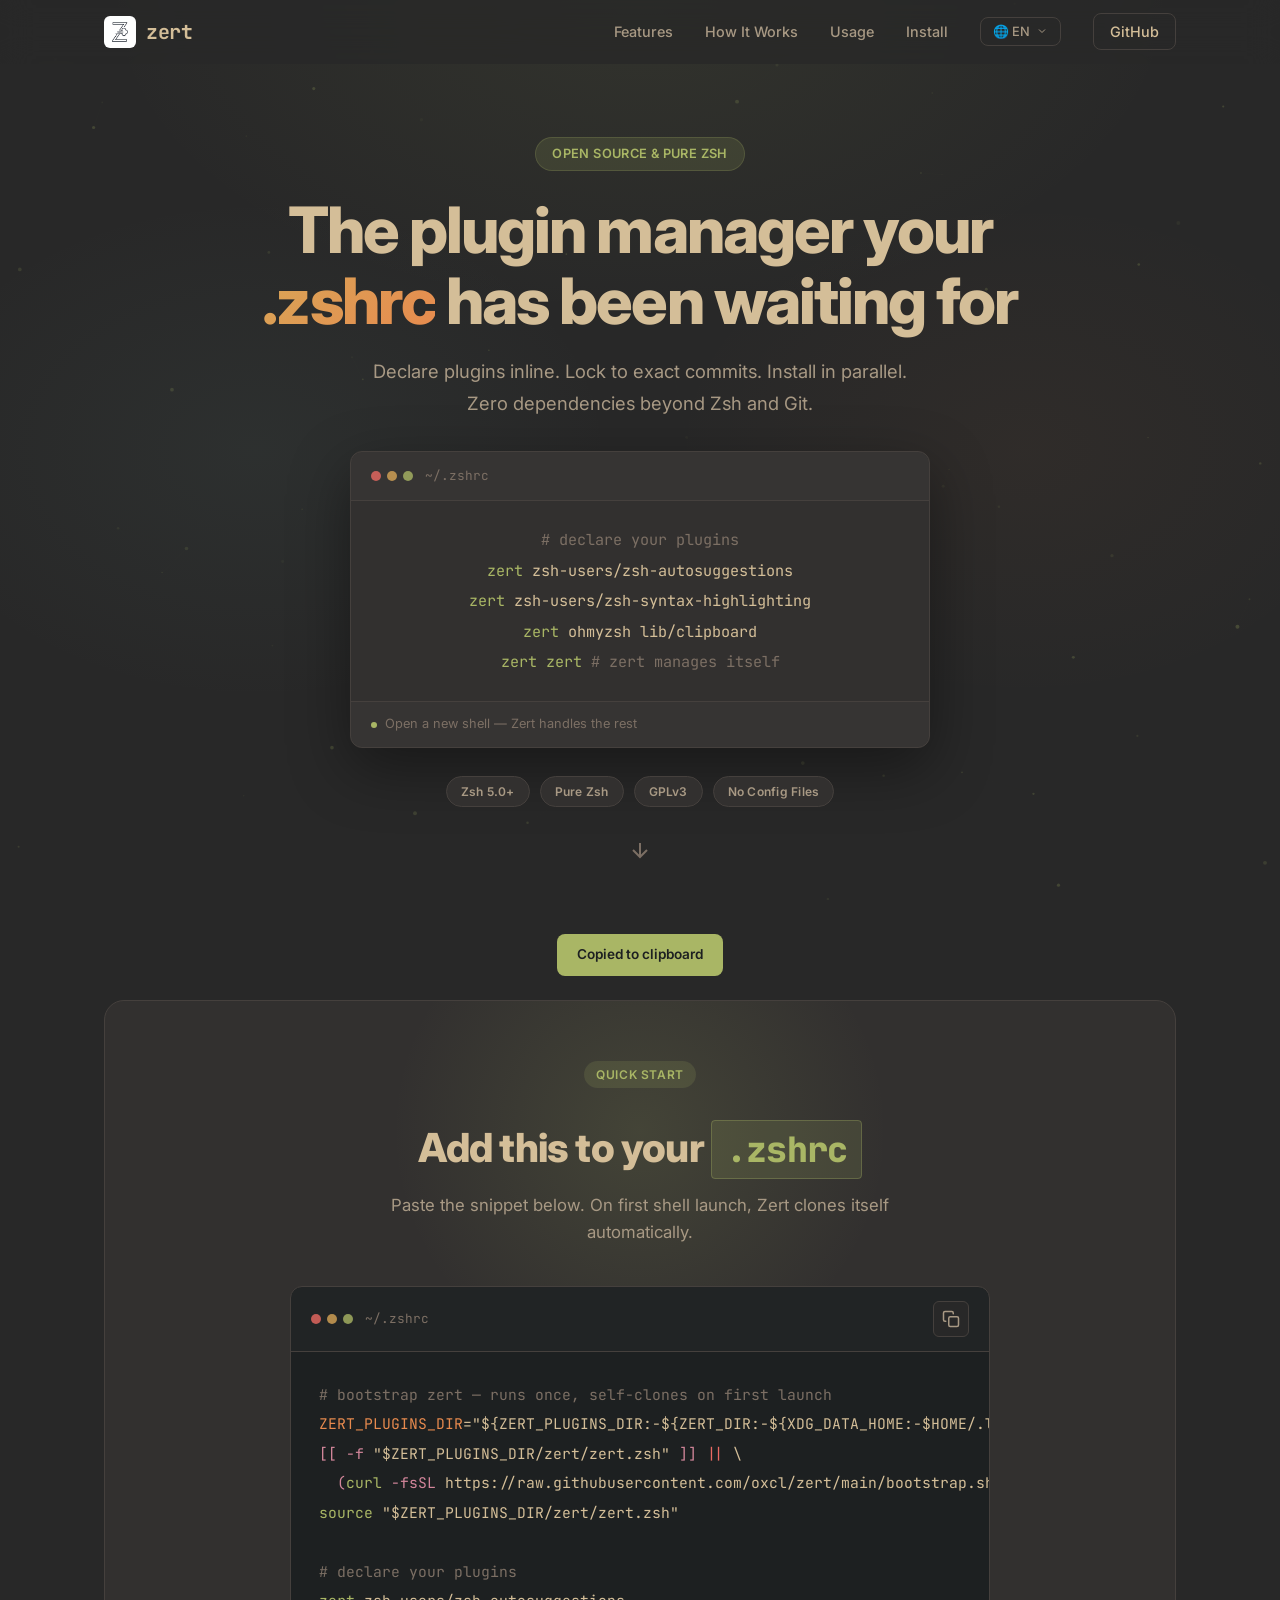
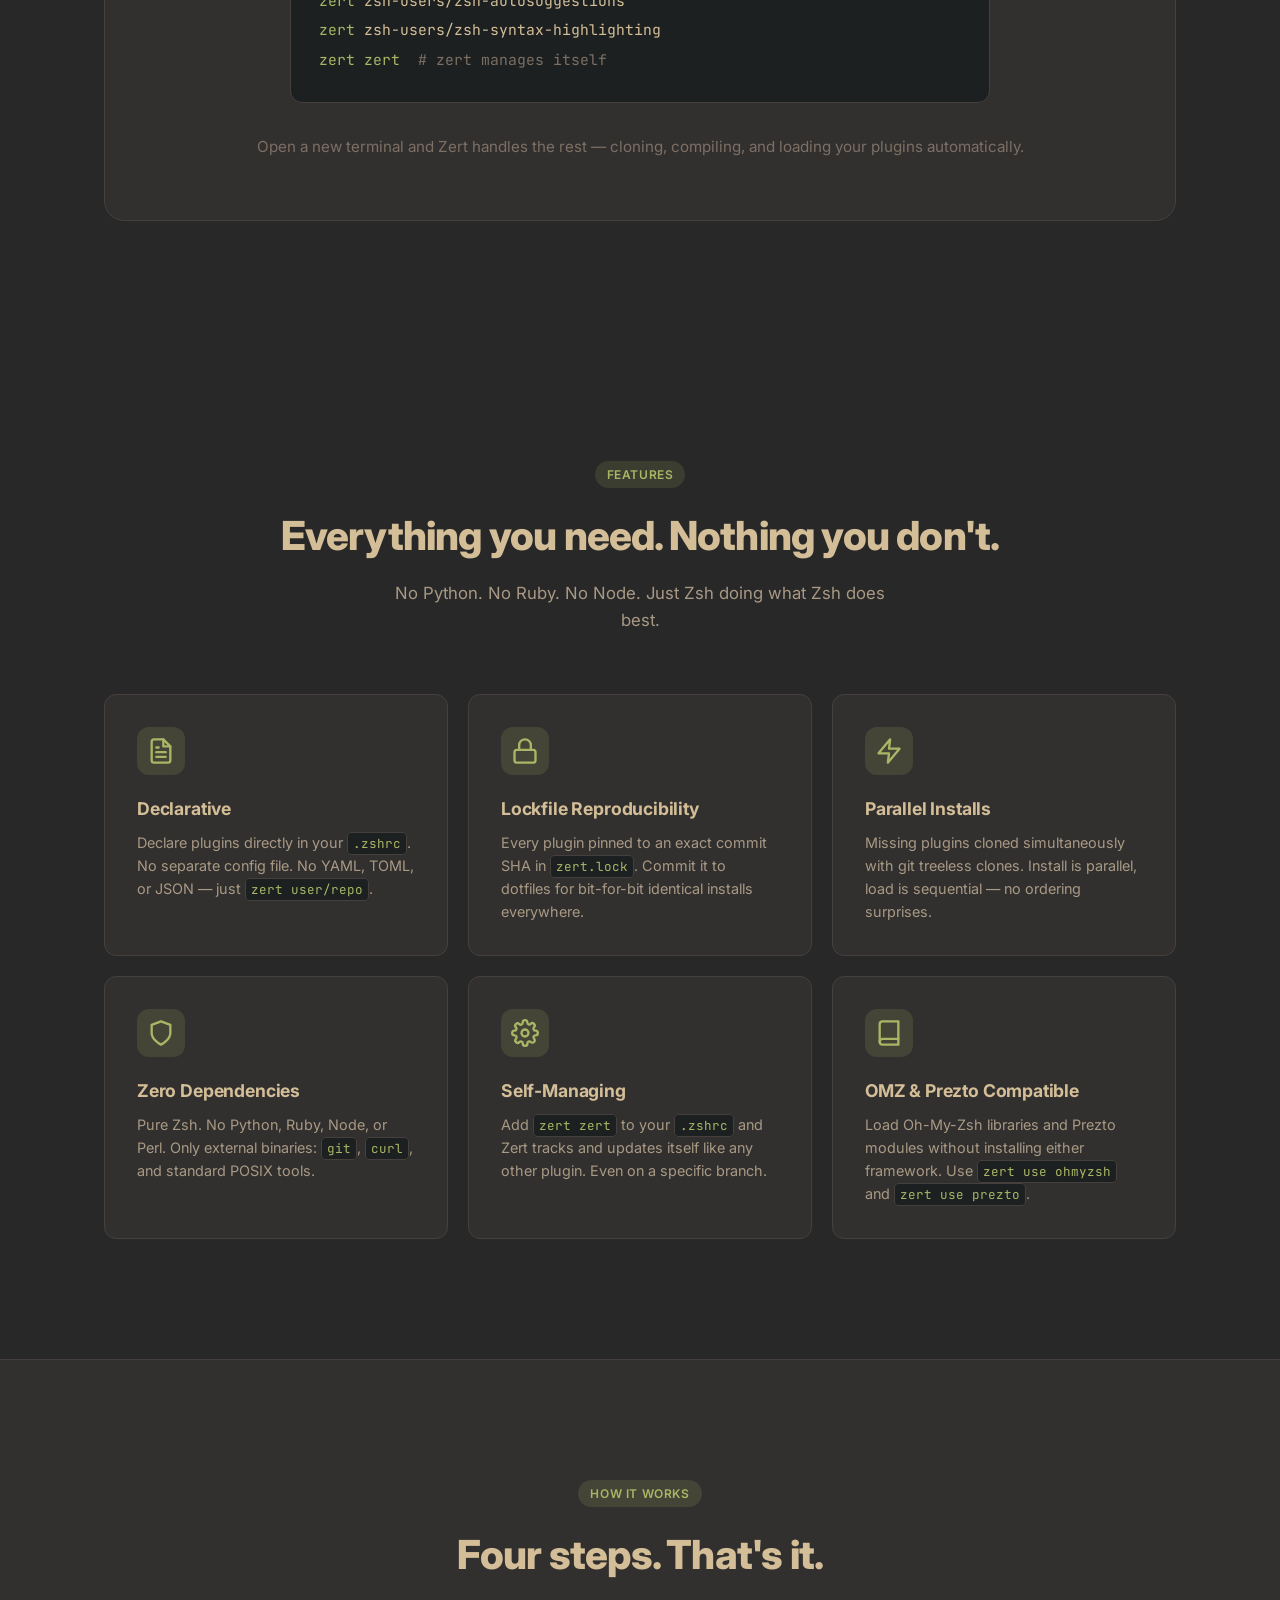
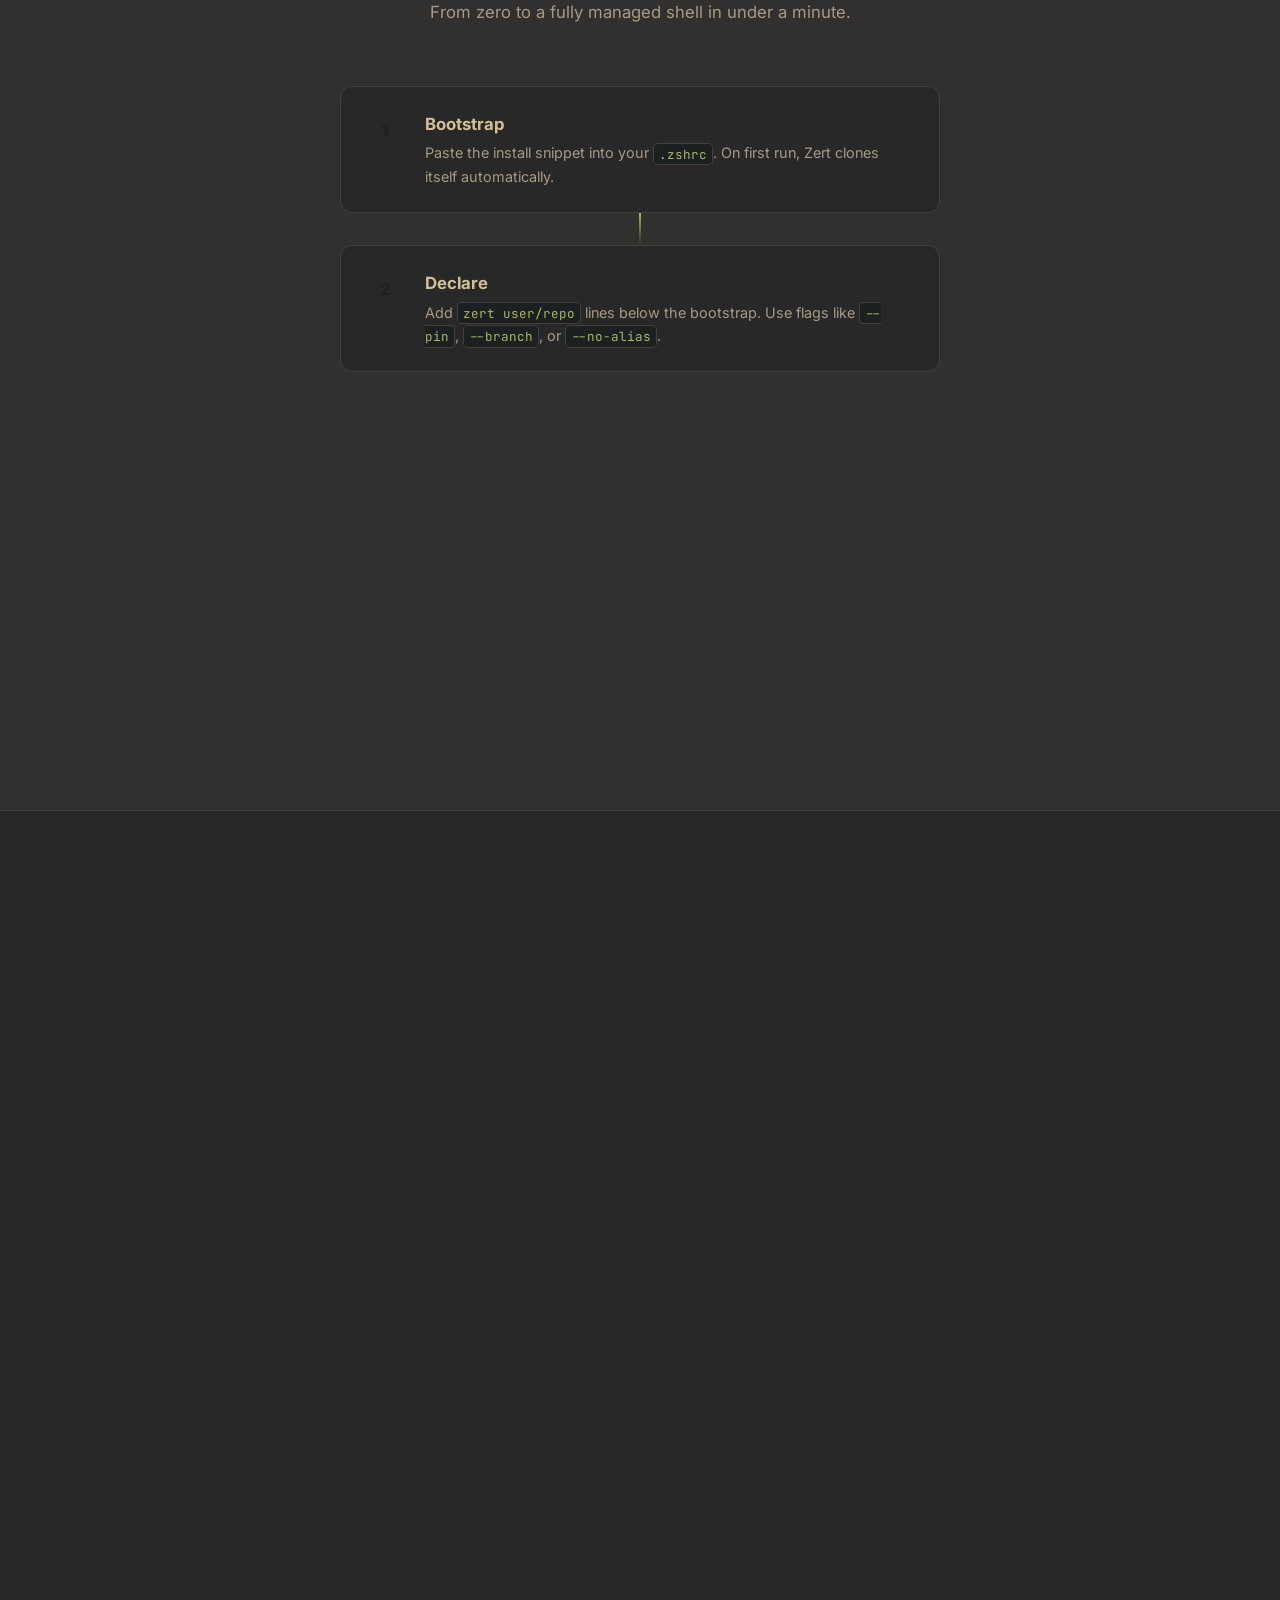
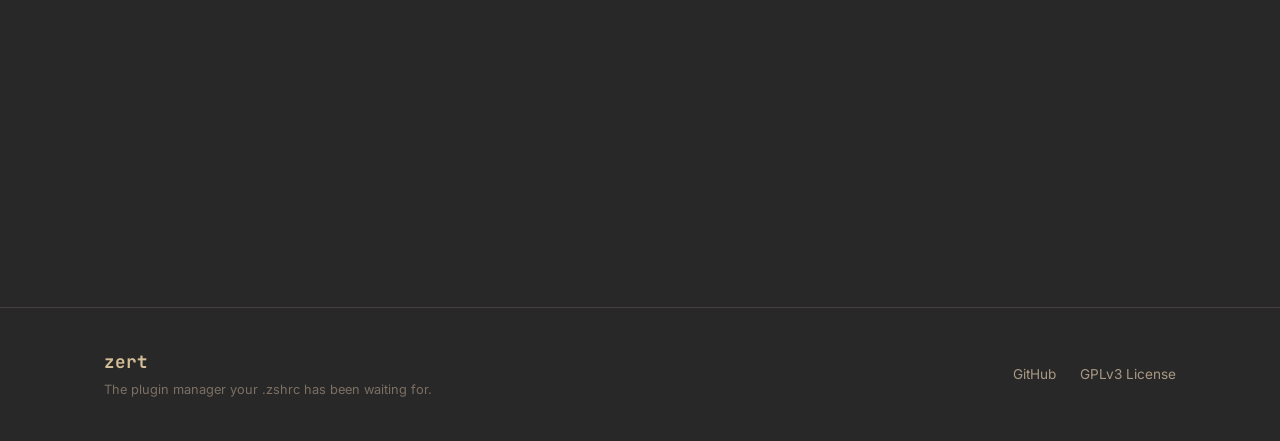
==== docs/index.html @ 40d791b6 "move the website to docs/ directory" ====
<!DOCTYPE html>
<html lang="en">
<head>
  <meta charset="UTF-8">
  <meta name="viewport" content="width=device-width, initial-scale=1.0">
  <title>Zert — The Plugin Manager Your .zshrc Has Been Waiting For</title>
  <meta name="description" content="Zert is a pure-Zsh plugin manager with npm-style lockfiles, parallel installs, and declarative inline configuration.">
  <link rel="icon" href="data:image/svg+xml,<svg xmlns='http://www.w3.org/2000/svg' viewBox='0 0 100 100'><text y='.9em' font-size='90'>⚡</text></svg>">
  <meta name="theme-color" content="#282828">
  <link rel="preconnect" href="https://fonts.googleapis.com">
  <link rel="preconnect" href="https://fonts.gstatic.com" crossorigin>
  <link href="https://fonts.googleapis.com/css2?family=Inter:wght@400;500;600;700;800&family=JetBrains+Mono:wght@400;500&display=swap" rel="stylesheet">
  <link rel="stylesheet" href="style.css">
</head>
<body>
  <nav class="nav" id="nav">
    <div class="nav-inner">
      <a href="#" class="nav-logo">
        <img src="logo.png" alt="Zert" class="nav-logo-img">
        <span class="nav-logo-text">zert</span>
      </a>
      <button class="nav-toggle" id="navToggle" aria-label="Toggle menu">
        <span></span><span></span><span></span>
      </button>
      <ul class="nav-links" id="navLinks">
        <li><a href="#features">Features</a></li>
        <li><a href="#how-it-works">How It Works</a></li>
        <li><a href="#usage">Usage</a></li>
        <li><a href="#install">Install</a></li>
        <li>
          <div class="nav-lang" id="navLang">
            <button class="nav-lang-btn" id="navLangBtn" aria-label="Select language">
              🌐 EN
              <svg width="12" height="12" viewBox="0 0 24 24" fill="none" stroke="currentColor" stroke-width="2"><path d="M6 9l6 6 6-6"/></svg>
            </button>
            <div class="nav-lang-dropdown" id="navLangDropdown">
              <a href="index.html" class="nav-lang-option active">🇺🇸 English</a>
              <a href="zh.html" class="nav-lang-option">🇨🇳 中文</a>
              <a href="ru.html" class="nav-lang-option">🇷🇺 Русский</a>
              <a href="es.html" class="nav-lang-option">🇪🇸 Español</a>
              <a href="pt.html" class="nav-lang-option">🇧🇷 Português</a>
            </div>
          </div>
        </li>
        <li><a href="https://github.com/oxcl/zert" target="_blank" rel="noopener" class="nav-github">GitHub</a></li>
      </ul>
    </div>
  </nav>

  <main>
    <section class="hero" id="hero">
      <div class="hero-bg">
        <div class="hero-gradient"></div>
        <canvas id="heroCanvas"></canvas>
      </div>
      <div class="hero-content">
        <div class="hero-badge animate-in">Open Source &amp; Pure Zsh</div>
        <h1 class="hero-title animate-in">
          The plugin manager your
          <span class="hero-highlight">.zshrc</span>
          has been waiting for
        </h1>
        <p class="hero-subtitle animate-in">
          Declare plugins inline. Lock to exact commits. Install in parallel.
          Zero dependencies beyond Zsh and Git.
        </p>
        <div class="hero-demo animate-in">
          <div class="demo-card">
            <div class="demo-header">
              <div class="terminal-dots">
                <span></span><span></span><span></span>
              </div>
              <span class="demo-title">~/.zshrc</span>
            </div>
            <div class="demo-body">
              <div class="demo-line"><span class="demo-comment"># declare your plugins</span></div>
              <div class="demo-line"><span class="demo-keyword">zert</span> zsh-users/zsh-autosuggestions</div>
              <div class="demo-line"><span class="demo-keyword">zert</span> zsh-users/zsh-syntax-highlighting</div>
              <div class="demo-line"><span class="demo-keyword">zert</span> ohmyzsh lib/clipboard</div>
              <div class="demo-line"><span class="demo-keyword">zert</span> <span class="demo-keyword">zert</span> <span class="demo-comment"># zert manages itself</span></div>
            </div>
            <div class="demo-footer">
              <span class="demo-status"></span>
              Open a new shell — Zert handles the rest
            </div>
          </div>
        </div>
        <div class="hero-badges animate-in">
          <span class="badge">Zsh 5.0+</span>
          <span class="badge">Pure Zsh</span>
          <span class="badge">GPLv3</span>
          <span class="badge">No Config Files</span>
        </div>
      </div>
      <div class="hero-scroll-hint">
        <svg width="24" height="24" viewBox="0 0 24 24" fill="none" stroke="currentColor" stroke-width="2"><path d="M12 5v14M5 12l7 7 7-7"/></svg>
      </div>
    </section>

    <section class="bootstrap-section" id="install">
      <div class="container">
        <div class="bootstrap-card reveal">
          <div class="bootstrap-glow"></div>
          <div class="bootstrap-header">
            <span class="section-tag">Quick Start</span>
            <h2>Add this to your <code>.zshrc</code></h2>
            <p>Paste the snippet below. On first shell launch, Zert clones itself automatically.</p>
          </div>
          <div class="bootstrap-code">
            <div class="bootstrap-code-header">
              <div class="terminal-dots">
                <span></span><span></span><span></span>
              </div>
              <span>~/.zshrc</span>
              <button class="copy-btn" data-copy='ZERT_PLUGINS_DIR="${ZERT_PLUGINS_DIR:-${ZERT_DIR:-${XDG_DATA_HOME:-$HOME/.local/share}/zert}/plugins}"; \
[[ -f "$ZERT_PLUGINS_DIR/zert/zert.zsh" ]] || \
(curl -fsSL https://raw.githubusercontent.com/oxcl/zert/main/bootstrap.sh | zsh); \
source "$ZERT_PLUGINS_DIR/zert/zert.zsh"

# declare plugins
zert zsh-users/zsh-autosuggestions
zert zsh-users/zsh-syntax-highlighting' aria-label="Copy code">
                <svg width="18" height="18" viewBox="0 0 24 24" fill="none" stroke="currentColor" stroke-width="2" stroke-linecap="round" stroke-linejoin="round"><rect x="9" y="9" width="13" height="13" rx="2"/><path d="M5 15H4a2 2 0 01-2-2V4a2 2 0 012-2h9a2 2 0 012 2v1"/></svg>
              </button>
            </div>
            <pre class="bootstrap-pre"><code><span class="code-comment"># bootstrap zert — runs once, self-clones on first launch</span>
<span class="code-var">ZERT_PLUGINS_DIR</span>=<span class="code-string">"${ZERT_PLUGINS_DIR:-${ZERT_DIR:-${XDG_DATA_HOME:-$HOME/.local/share}/zert}/plugins}"</span>
<span class="code-kw">[[</span> <span class="code-flag">-f</span> <span class="code-string">"$ZERT_PLUGINS_DIR/zert/zert.zsh"</span> <span class="code-kw">]]</span> <span class="code-operator">||</span> \
  <span class="code-kw">(</span><span class="code-cmd">curl</span> <span class="code-flag">-fsSL</span> https://raw.githubusercontent.com/oxcl/zert/main/bootstrap.sh <span class="code-operator">|</span> <span class="code-cmd">zsh</span><span class="code-kw">)</span>
<span class="code-cmd">source</span> <span class="code-string">"$ZERT_PLUGINS_DIR/zert/zert.zsh"</span>

<span class="code-comment"># declare your plugins</span>
<span class="code-cmd">zert</span> zsh-users/zsh-autosuggestions
<span class="code-cmd">zert</span> zsh-users/zsh-syntax-highlighting
<span class="code-cmd">zert</span> <span class="code-cmd">zert</span>  <span class="code-comment"># zert manages itself</span></code></pre>
          </div>
          <p class="bootstrap-note">Open a new terminal and Zert handles the rest — cloning, compiling, and loading your plugins automatically.</p>
        </div>
      </div>
    </section>

    <section class="features" id="features">
      <div class="container">
        <div class="section-header reveal">
          <span class="section-tag">Features</span>
          <h2>Everything you need. Nothing you don't.</h2>
          <p>No Python. No Ruby. No Node. Just Zsh doing what Zsh does best.</p>
        </div>
        <div class="features-grid">
          <div class="feature-card reveal">
            <div class="feature-icon">
              <svg width="28" height="28" viewBox="0 0 24 24" fill="none" stroke="currentColor" stroke-width="2" stroke-linecap="round" stroke-linejoin="round"><path d="M14 2H6a2 2 0 00-2 2v16a2 2 0 002 2h12a2 2 0 002-2V8z"/><polyline points="14 2 14 8 20 8"/><line x1="16" y1="13" x2="8" y2="13"/><line x1="16" y1="17" x2="8" y2="17"/><polyline points="10 9 9 9 8 9"/></svg>
            </div>
            <h3>Declarative</h3>
            <p>Declare plugins directly in your <code>.zshrc</code>. No separate config file. No YAML, TOML, or JSON — just <code>zert user/repo</code>.</p>
          </div>
          <div class="feature-card reveal">
            <div class="feature-icon">
              <svg width="28" height="28" viewBox="0 0 24 24" fill="none" stroke="currentColor" stroke-width="2" stroke-linecap="round" stroke-linejoin="round"><rect x="3" y="11" width="18" height="11" rx="2" ry="2"/><path d="M7 11V7a5 5 0 0110 0v4"/></svg>
            </div>
            <h3>Lockfile Reproducibility</h3>
            <p>Every plugin pinned to an exact commit SHA in <code>zert.lock</code>. Commit it to dotfiles for bit-for-bit identical installs everywhere.</p>
          </div>
          <div class="feature-card reveal">
            <div class="feature-icon">
              <svg width="28" height="28" viewBox="0 0 24 24" fill="none" stroke="currentColor" stroke-width="2" stroke-linecap="round" stroke-linejoin="round"><polygon points="13 2 3 14 12 14 11 22 21 10 12 10 13 2"/></svg>
            </div>
            <h3>Parallel Installs</h3>
            <p>Missing plugins cloned simultaneously with git treeless clones. Install is parallel, load is sequential — no ordering surprises.</p>
          </div>
          <div class="feature-card reveal">
            <div class="feature-icon">
              <svg width="28" height="28" viewBox="0 0 24 24" fill="none" stroke="currentColor" stroke-width="2" stroke-linecap="round" stroke-linejoin="round"><path d="M12 22s8-4 8-10V5l-8-3-8 3v7c0 6 8 10 8 10z"/></svg>
            </div>
            <h3>Zero Dependencies</h3>
            <p>Pure Zsh. No Python, Ruby, Node, or Perl. Only external binaries: <code>git</code>, <code>curl</code>, and standard POSIX tools.</p>
          </div>
          <div class="feature-card reveal">
            <div class="feature-icon">
              <svg width="28" height="28" viewBox="0 0 24 24" fill="none" stroke="currentColor" stroke-width="2" stroke-linecap="round" stroke-linejoin="round"><circle cx="12" cy="12" r="3"/><path d="M19.4 15a1.65 1.65 0 00.33 1.82l.06.06a2 2 0 010 2.83 2 2 0 01-2.83 0l-.06-.06a1.65 1.65 0 00-1.82-.33 1.65 1.65 0 00-1 1.51V21a2 2 0 01-4 0v-.09A1.65 1.65 0 009 19.4a1.65 1.65 0 00-1.82.33l-.06.06a2 2 0 01-2.83-2.83l.06-.06A1.65 1.65 0 004.68 15a1.65 1.65 0 00-1.51-1H3a2 2 0 010-4h.09A1.65 1.65 0 004.6 9a1.65 1.65 0 00-.33-1.82l-.06-.06a2 2 0 012.83-2.83l.06.06A1.65 1.65 0 009 4.68a1.65 1.65 0 001-1.51V3a2 2 0 014 0v.09a1.65 1.65 0 001 1.51 1.65 1.65 0 001.82-.33l.06-.06a2 2 0 012.83 2.83l-.06.06A1.65 1.65 0 0019.4 9a1.65 1.65 0 001.51 1H21a2 2 0 010 4h-.09a1.65 1.65 0 00-1.51 1z"/></svg>
            </div>
            <h3>Self-Managing</h3>
            <p>Add <code>zert zert</code> to your <code>.zshrc</code> and Zert tracks and updates itself like any other plugin. Even on a specific branch.</p>
          </div>
          <div class="feature-card reveal">
            <div class="feature-icon">
              <svg width="28" height="28" viewBox="0 0 24 24" fill="none" stroke="currentColor" stroke-width="2" stroke-linecap="round" stroke-linejoin="round"><path d="M4 19.5A2.5 2.5 0 016.5 17H20"/><path d="M6.5 2H20v20H6.5A2.5 2.5 0 014 19.5v-15A2.5 2.5 0 016.5 2z"/></svg>
            </div>
            <h3>OMZ &amp; Prezto Compatible</h3>
            <p>Load Oh-My-Zsh libraries and Prezto modules without installing either framework. Use <code>zert use ohmyzsh</code> and <code>zert use prezto</code>.</p>
          </div>
        </div>
      </div>
    </section>

    <section class="how-it-works" id="how-it-works">
      <div class="container">
        <div class="section-header reveal">
          <span class="section-tag">How It Works</span>
          <h2>Four steps. That's it.</h2>
          <p>From zero to a fully managed shell in under a minute.</p>
        </div>
        <div class="steps">
          <div class="step reveal">
            <div class="step-number">1</div>
            <div class="step-content">
              <h3>Bootstrap</h3>
              <p>Paste the install snippet into your <code>.zshrc</code>. On first run, Zert clones itself automatically.</p>
            </div>
          </div>
          <div class="step-connector reveal"></div>
          <div class="step reveal">
            <div class="step-number">2</div>
            <div class="step-content">
              <h3>Declare</h3>
              <p>Add <code>zert user/repo</code> lines below the bootstrap. Use flags like <code>--pin</code>, <code>--branch</code>, or <code>--no-alias</code>.</p>
            </div>
          </div>
          <div class="step-connector reveal"></div>
          <div class="step reveal">
            <div class="step-number">3</div>
            <div class="step-content">
              <h3>Install</h3>
              <p>Open a new shell. Zert detects missing plugins, clones them in parallel, compiles, and writes <code>zert.lock</code>.</p>
            </div>
          </div>
          <div class="step-connector reveal"></div>
          <div class="step reveal">
            <div class="step-number">4</div>
            <div class="step-content">
              <h3>Load</h3>
              <p>Plugins load sequentially in declaration order. Your shell is ready. Commit <code>zert.lock</code> for reproducibility.</p>
            </div>
          </div>
        </div>
      </div>
    </section>

    <section class="usage" id="usage">
      <div class="container">
        <div class="section-header reveal">
          <span class="section-tag">Usage</span>
          <h2>Simple syntax. Powerful features.</h2>
          <p>Everything is configured inline in your <code>.zshrc</code>.</p>
        </div>
        <div class="usage-tabs reveal">
          <div class="tab-buttons">
            <button class="tab-btn active" data-tab="declare">Declare</button>
            <button class="tab-btn" data-tab="flags">Flags</button>
            <button class="tab-btn" data-tab="commands">Commands</button>
            <button class="tab-btn" data-tab="lockfile">Lockfile</button>
          </div>
          <div class="tab-panels">
            <div class="tab-panel active" id="tab-declare">
              <div class="code-block">
                <div class="code-header">
                  <span>~/.zshrc</span>
                  <button class="copy-btn" data-copy="zert zert                           # zert manages itself
zert use ohmyzsh                     # enable Oh-My-Zsh compatibility
zert ohmyzsh lib/clipboard           # OMZ library
zert use prezto                      # enable Prezto compatibility
zert prezto modules/utility          # Prezto module
zert zsh-users/zsh-autosuggestions   # GitHub shorthand
zert https://github.com/user/repo    # full URL
zert user/repo --branch dev          # track a branch
zert /home/me/my-plugin              # local plugin" aria-label="Copy code">
                    <svg width="16" height="16" viewBox="0 0 24 24" fill="none" stroke="currentColor" stroke-width="2" stroke-linecap="round" stroke-linejoin="round"><rect x="9" y="9" width="13" height="13" rx="2"/><path d="M5 15H4a2 2 0 01-2-2V4a2 2 0 012-2h9a2 2 0 012 2v1"/></svg>
                  </button>
                </div>
                <pre><code><span class="code-comment"># Self-management</span>
<span class="code-cmd">zert</span> zert  <span class="code-comment"># zert manages itself</span>

<span class="code-comment"># Oh-My-Zsh / Prezto compatibility</span>
<span class="code-cmd">zert</span> use ohmyzsh
<span class="code-cmd">zert</span> ohmyzsh lib/clipboard
<span class="code-cmd">zert</span> use prezto
<span class="code-cmd">zert</span> prezto modules/utility

<span class="code-comment"># GitHub shorthand</span>
<span class="code-cmd">zert</span> zsh-users/zsh-autosuggestions

<span class="code-comment"># Full URL</span>
<span class="code-cmd">zert</span> https://github.com/user/repo

<span class="code-comment"># Track a branch</span>
<span class="code-cmd">zert</span> user/repo <span class="code-flag">--branch</span> dev

<span class="code-comment"># Local plugin</span>
<span class="code-cmd">zert</span> /home/me/my-plugin</code></pre>
              </div>
            </div>
            <div class="tab-panel" id="tab-flags">
              <div class="code-block">
                <div class="code-header">
                  <span>Plugin Flags</span>
                  <button class="copy-btn" data-copy="zert user/plugin --pin abc123        # pin to commit
zert user/plugin --branch dev         # track branch
zert user/plugin --no-alias           # skip aliases
zert user/plugin --no-completion      # skip completions
zert user/plugin --only-completion    # completions only" aria-label="Copy code">
                    <svg width="16" height="16" viewBox="0 0 24 24" fill="none" stroke="currentColor" stroke-width="2" stroke-linecap="round" stroke-linejoin="round"><rect x="9" y="9" width="13" height="13" rx="2"/><path d="M5 15H4a2 2 0 01-2-2V4a2 2 0 012-2h9a2 2 0 012 2v1"/></svg>
                  </button>
                </div>
                <pre><code><span class="code-comment"># Pin to specific commit</span>
<span class="code-cmd">zert</span> user/plugin <span class="code-flag">--pin</span> abc123def

<span class="code-comment"># Track a branch instead of default</span>
<span class="code-cmd">zert</span> user/plugin <span class="code-flag">--branch</span> dev

<span class="code-comment"># Skip alias loading</span>
<span class="code-cmd">zert</span> user/plugin <span class="code-flag">--no-alias</span>

<span class="code-comment"># Skip completion loading</span>
<span class="code-cmd">zert</span> user/plugin <span class="code-flag">--no-completion</span>

<span class="code-comment"># Load only completions</span>
<span class="code-cmd">zert</span> user/plugin <span class="code-flag">--only-completion</span></code></pre>
              </div>
            </div>
            <div class="tab-panel" id="tab-commands">
              <div class="code-block">
                <div class="code-header">
                  <span>Subcommands</span>
                  <button class="copy-btn" data-copy="zert list      # show installed plugins
zert update    # update all plugins
zert prune     # remove unused plugins" aria-label="Copy code">
                    <svg width="16" height="16" viewBox="0 0 24 24" fill="none" stroke="currentColor" stroke-width="2" stroke-linecap="round" stroke-linejoin="round"><rect x="9" y="9" width="13" height="13" rx="2"/><path d="M5 15H4a2 2 0 01-2-2V4a2 2 0 012-2h9a2 2 0 012 2v1"/></svg>
                  </button>
                </div>
                <pre><code><span class="code-cmd">zert</span> list     <span class="code-comment"># show installed plugins</span>
<span class="code-cmd">zert</span> update   <span class="code-comment"># update all plugins</span>
<span class="code-cmd">zert</span> prune    <span class="code-comment"># remove unused plugins</span></code></pre>
              </div>
            </div>
            <div class="tab-panel" id="tab-lockfile">
              <div class="code-block">
                <div class="code-header">
                  <span>zert.lock</span>
                  <button class="copy-btn" data-copy="# AUTO-GENERATED FILE. DO NOT EDIT MANUALLY.
# Commit this file to version control for reproducible installs.
version::1
zert::git::https://github.com/oxcl/zert::a1b2c3d4e5f6::
zsh-autosuggestions::git::https://github.com/zsh-users/zsh-autosuggestions::f7g8h9i0j1k2::
clipboard::ohmyzsh::https://github.com/ohmyzsh/ohmyzsh::l3m4n5o6p7q8::
my-plugin::local::::r9s0t1u2v3w4::" aria-label="Copy code">
                    <svg width="16" height="16" viewBox="0 0 24 24" fill="none" stroke="currentColor" stroke-width="2" stroke-linecap="round" stroke-linejoin="round"><rect x="9" y="9" width="13" height="13" rx="2"/><path d="M5 15H4a2 2 0 01-2-2V4a2 2 0 012-2h9a2 2 0 012 2v1"/></svg>
                  </button>
                </div>
                <pre><code><span class="code-comment"># AUTO-GENERATED FILE. DO NOT EDIT MANUALLY.</span>
<span class="code-comment"># Commit this file to version control for reproducible installs.</span>
version::1
zert::git::https://github.com/oxcl/zert::<span class="code-sha">a1b2c3d</span>::
zsh-autosuggestions::git::https://github.com/zsh-users/zsh-autosuggestions::<span class="code-sha">f7g8h9i</span>::
clipboard::ohmyzsh::https://github.com/ohmyzsh/ohmyzsh::<span class="code-sha">l3m4n5o</span>::
my-plugin::local::::<span class="code-sha">r9s0t1u</span>::</code></pre>
              </div>
            </div>
          </div>
        </div>
      </div>
    </section>
  </main>

  <footer class="footer">
    <div class="container">
      <div class="footer-inner">
        <div class="footer-left">
          <span class="footer-logo">zert</span>
          <p>The plugin manager your .zshrc has been waiting for.</p>
        </div>
        <div class="footer-right">
          <a href="https://github.com/oxcl/zert" target="_blank" rel="noopener">GitHub</a>
          <a href="https://github.com/oxcl/zert/blob/main/LICENSE" target="_blank" rel="noopener">GPLv3 License</a>
        </div>
      </div>
    </div>
  </footer>

  <div class="toast" id="toast">Copied to clipboard</div>
  <script src="script.js"></script>
</body>
</html>
---- docs/style.css ----
/* ===== Reset & Base ===== */
*, *::before, *::after {
  margin: 0;
  padding: 0;
  box-sizing: border-box;
}

:root {
  --bg: #282828;
  --bg-surface: #32302f;
  --bg-surface-hover: #3c3836;
  --border: #45403d;
  --border-hover: #5a524c;
  --text: #d4be98;
  --text-muted: #a89984;
  --text-dim: #7c6f64;
  --accent: #a9b665;
  --accent-dim: #929f55;
  --accent-glow: rgba(169, 182, 101, 0.15);
  --accent-glow-strong: rgba(169, 182, 101, 0.3);
  --code-bg: #1d2021;
  --code-border: #45403d;
  --red: #ea6962;
  --orange: #e78a4e;
  --yellow: #d8a657;
  --blue: #7daea3;
  --purple: #d3869b;
  --aqua: #89b482;
  --font-sans: 'Inter', -apple-system, BlinkMacSystemFont, 'Segoe UI', Roboto, sans-serif;
  --font-mono: 'JetBrains Mono', 'Fira Code', 'Cascadia Code', monospace;
  --nav-height: 64px;
  --container: 1120px;
  --radius: 12px;
  --radius-sm: 8px;
  --transition: 0.25s cubic-bezier(0.4, 0, 0.2, 1);
}

html {
  scroll-behavior: smooth;
  -webkit-font-smoothing: antialiased;
  -moz-osx-font-smoothing: grayscale;
}

body {
  font-family: var(--font-sans);
  background: var(--bg);
  color: var(--text);
  line-height: 1.6;
  overflow-x: hidden;
}

a {
  color: var(--accent);
  text-decoration: none;
  transition: color var(--transition);
}

a:hover {
  color: var(--accent-dim);
}

code {
  font-family: var(--font-mono);
  font-size: 0.875em;
  background: var(--code-bg);
  padding: 0.15em 0.4em;
  border-radius: 4px;
  border: 1px solid var(--code-border);
  color: var(--accent);
}

.container {
  max-width: var(--container);
  margin: 0 auto;
  padding: 0 24px;
}

/* ===== Nav ===== */
.nav {
  position: fixed;
  top: 0;
  left: 0;
  right: 0;
  z-index: 100;
  height: var(--nav-height);
  backdrop-filter: blur(16px) saturate(180%);
  -webkit-backdrop-filter: blur(16px) saturate(180%);
  background: rgba(40, 40, 40, 0.8);
  border-bottom: 1px solid transparent;
  transition: border-color var(--transition), background var(--transition);
}

.nav.scrolled {
  border-bottom-color: var(--border);
  background: rgba(40, 40, 40, 0.95);
}

.nav-inner {
  max-width: var(--container);
  margin: 0 auto;
  padding: 0 24px;
  height: 100%;
  display: flex;
  align-items: center;
  justify-content: space-between;
}

.nav-logo {
  display: flex;
  align-items: center;
  gap: 10px;
  color: var(--text);
  font-weight: 700;
  font-size: 1.25rem;
}

.nav-logo:hover {
  color: var(--text);
}

.nav-logo-img {
  width: 32px;
  height: 32px;
  border-radius: 6px;
}

.nav-logo-text {
  font-family: var(--font-mono);
  letter-spacing: -0.02em;
}

.nav-links {
  display: flex;
  align-items: center;
  gap: 32px;
  list-style: none;
}

.nav-links a {
  color: var(--text-muted);
  font-size: 0.9rem;
  font-weight: 500;
  transition: color var(--transition);
}

.nav-links a:hover {
  color: var(--text);
}

.nav-lang {
  position: relative;
}

.nav-lang-btn {
  display: flex;
  align-items: center;
  gap: 6px;
  padding: 6px 12px;
  background: none;
  border: 1px solid var(--border);
  border-radius: 8px;
  color: var(--text-muted);
  font-family: var(--font-sans);
  font-size: 0.8rem;
  font-weight: 500;
  cursor: pointer;
  transition: var(--transition);
}

.nav-lang-btn:hover {
  color: var(--text);
  border-color: var(--border-hover);
  background: var(--bg-surface);
}

.nav-lang-btn svg {
  transition: transform var(--transition);
}

.nav-lang.open .nav-lang-btn svg {
  transform: rotate(180deg);
}

.nav-lang-dropdown {
  position: absolute;
  top: calc(100% + 8px);
  right: 0;
  min-width: 160px;
  background: var(--bg-surface);
  border: 1px solid var(--border);
  border-radius: var(--radius-sm);
  padding: 4px;
  opacity: 0;
  visibility: hidden;
  transform: translateY(-8px);
  transition: var(--transition);
  z-index: 110;
}

.nav-lang.open .nav-lang-dropdown {
  opacity: 1;
  visibility: visible;
  transform: translateY(0);
}

.nav-lang-option {
  display: flex;
  align-items: center;
  gap: 8px;
  padding: 8px 12px;
  border-radius: 6px;
  color: var(--text-muted);
  font-size: 0.85rem;
  font-weight: 500;
  cursor: pointer;
  transition: var(--transition);
  text-decoration: none;
}

.nav-lang-option:hover {
  color: var(--text);
  background: var(--bg-surface-hover);
}

.nav-lang-option.active {
  color: var(--accent);
  background: var(--accent-glow);
}

.nav-github {
  display: flex;
  align-items: center;
  gap: 6px;
  padding: 6px 16px;
  border: 1px solid var(--border);
  border-radius: 8px;
  color: var(--text) !important;
  font-size: 0.85rem;
}

.nav-github:hover {
  border-color: var(--border-hover);
  background: var(--bg-surface);
}

.nav-toggle {
  display: none;
  flex-direction: column;
  gap: 5px;
  background: none;
  border: none;
  cursor: pointer;
  padding: 4px;
}

.nav-toggle span {
  display: block;
  width: 24px;
  height: 2px;
  background: var(--text);
  border-radius: 2px;
  transition: var(--transition);
}

.nav-toggle.active span:nth-child(1) {
  transform: rotate(45deg) translate(5px, 5px);
}

.nav-toggle.active span:nth-child(2) {
  opacity: 0;
}

.nav-toggle.active span:nth-child(3) {
  transform: rotate(-45deg) translate(5px, -5px);
}

/* ===== Hero ===== */
.hero {
  position: relative;
  min-height: 100vh;
  display: flex;
  align-items: center;
  justify-content: center;
  padding: calc(var(--nav-height) + 40px) 24px 60px;
  overflow: hidden;
}

.hero-bg {
  position: absolute;
  inset: 0;
  z-index: 0;
}

.hero-gradient {
  position: absolute;
  inset: 0;
  background:
    radial-gradient(ellipse 60% 50% at 50% 0%, rgba(169, 182, 101, 0.08) 0%, transparent 70%),
    radial-gradient(ellipse 40% 40% at 20% 50%, rgba(125, 174, 163, 0.06) 0%, transparent 70%),
    radial-gradient(ellipse 40% 40% at 80% 50%, rgba(231, 138, 78, 0.04) 0%, transparent 70%);
}

#heroCanvas {
  position: absolute;
  inset: 0;
  width: 100%;
  height: 100%;
  opacity: 0.4;
}

.hero-content {
  position: relative;
  z-index: 1;
  max-width: 800px;
  text-align: center;
}

.hero-badge {
  display: inline-block;
  padding: 6px 16px;
  background: var(--accent-glow);
  border: 1px solid rgba(169, 182, 101, 0.2);
  border-radius: 100px;
  font-size: 0.8rem;
  font-weight: 600;
  color: var(--accent);
  letter-spacing: 0.03em;
  text-transform: uppercase;
  margin-bottom: 24px;
}

.hero-title {
  font-size: clamp(2.5rem, 6vw, 4rem);
  font-weight: 800;
  line-height: 1.1;
  letter-spacing: -0.03em;
  margin-bottom: 20px;
}

.hero-highlight {
  background: linear-gradient(135deg, var(--yellow), var(--orange));
  -webkit-background-clip: text;
  -webkit-text-fill-color: transparent;
  background-clip: text;
}

.hero-subtitle {
  font-size: 1.15rem;
  color: var(--text-muted);
  max-width: 560px;
  margin: 0 auto 32px;
  line-height: 1.7;
}

/* ===== Demo Card ===== */
.hero-demo {
  margin-bottom: 28px;
}

.demo-card {
  background: var(--bg-surface);
  border: 1px solid var(--border);
  border-radius: var(--radius);
  overflow: hidden;
  max-width: 580px;
  margin: 0 auto;
  box-shadow: 0 20px 60px rgba(0, 0, 0, 0.4);
}

.demo-header {
  display: flex;
  align-items: center;
  gap: 12px;
  padding: 14px 20px;
  background: rgba(255, 255, 255, 0.02);
  border-bottom: 1px solid var(--border);
}

.terminal-dots {
  display: flex;
  gap: 6px;
}

.terminal-dots span {
  width: 10px;
  height: 10px;
  border-radius: 50%;
  opacity: 0.8;
}

.terminal-dots span:first-child { background: #ea6962; }
.terminal-dots span:nth-child(2) { background: #d8a657; }
.terminal-dots span:last-child { background: #a9b665; }

.demo-title {
  font-family: var(--font-mono);
  font-size: 0.8rem;
  color: var(--text-dim);
}

.demo-body {
  padding: 24px 28px;
  font-family: var(--font-mono);
  font-size: 0.95rem;
  line-height: 2;
}

.demo-line {
  min-height: 2em;
}

.demo-comment { color: var(--text-dim); }
.demo-keyword { color: var(--accent); }
.demo-string { color: var(--yellow); }

.demo-footer {
  display: flex;
  align-items: center;
  gap: 8px;
  padding: 12px 20px;
  border-top: 1px solid var(--border);
  background: rgba(255, 255, 255, 0.02);
  font-size: 0.8rem;
  color: var(--text-dim);
}

.demo-status {
  width: 6px;
  height: 6px;
  border-radius: 50%;
  background: var(--accent);
  animation: pulse 2s ease-in-out infinite;
}

@keyframes pulse {
  0%, 100% { opacity: 1; box-shadow: 0 0 0 0 rgba(169, 182, 101, 0.4); }
  50% { opacity: 0.7; box-shadow: 0 0 0 6px rgba(169, 182, 101, 0); }
}

/* ===== Copy Button ===== */
.copy-btn {
  flex-shrink: 0;
  display: flex;
  align-items: center;
  justify-content: center;
  width: 36px;
  height: 36px;
  background: var(--bg);
  border: 1px solid var(--border);
  border-radius: 6px;
  color: var(--text-muted);
  cursor: pointer;
  transition: var(--transition);
}

.copy-btn:hover {
  color: var(--accent);
  border-color: var(--accent);
  background: var(--accent-glow);
}

.copy-btn.copied {
  color: var(--accent);
  border-color: var(--accent);
}

/* ===== Badges ===== */
.hero-badges {
  display: flex;
  flex-wrap: wrap;
  justify-content: center;
  gap: 10px;
}

.badge {
  padding: 5px 14px;
  background: var(--bg-surface);
  border: 1px solid var(--border);
  border-radius: 100px;
  font-size: 0.75rem;
  font-weight: 600;
  color: var(--text-muted);
  letter-spacing: 0.02em;
}

/* ===== Scroll Hint ===== */
.hero-scroll-hint {
  position: absolute;
  bottom: 30px;
  left: 50%;
  transform: translateX(-50%);
  color: var(--text-dim);
  animation: float 2s ease-in-out infinite;
}

@keyframes float {
  0%, 100% { transform: translateX(-50%) translateY(0); }
  50% { transform: translateX(-50%) translateY(8px); }
}

/* ===== Section Common ===== */
.section-header {
  text-align: center;
  margin-bottom: 60px;
}

.section-tag {
  display: inline-block;
  padding: 4px 12px;
  background: var(--accent-glow);
  border-radius: 100px;
  font-size: 0.75rem;
  font-weight: 600;
  color: var(--accent);
  letter-spacing: 0.05em;
  text-transform: uppercase;
  margin-bottom: 16px;
}

.section-header h2 {
  font-size: clamp(1.75rem, 4vw, 2.5rem);
  font-weight: 800;
  letter-spacing: -0.02em;
  margin-bottom: 12px;
}

.section-header p {
  font-size: 1.05rem;
  color: var(--text-muted);
  max-width: 500px;
  margin: 0 auto;
}

/* ===== Features ===== */
.features {
  padding: 120px 0;
  position: relative;
}

.features-grid {
  display: grid;
  grid-template-columns: repeat(3, 1fr);
  gap: 20px;
}

.feature-card {
  position: relative;
  padding: 32px;
  background: var(--bg-surface);
  border: 1px solid var(--border);
  border-radius: var(--radius);
  transition: var(--transition);
  overflow: hidden;
}

.feature-card::before {
  content: '';
  position: absolute;
  top: 0;
  left: 0;
  right: 0;
  height: 2px;
  background: linear-gradient(90deg, transparent, var(--accent), var(--yellow), transparent);
  opacity: 0;
  transition: opacity var(--transition);
}

.feature-card:hover {
  border-color: var(--border-hover);
  transform: translateY(-4px);
  box-shadow: 0 12px 40px rgba(0, 0, 0, 0.3);
}

.feature-card:hover::before {
  opacity: 1;
}

.feature-icon {
  display: flex;
  align-items: center;
  justify-content: center;
  width: 48px;
  height: 48px;
  background: var(--accent-glow);
  border-radius: 12px;
  margin-bottom: 20px;
  color: var(--accent);
}

.feature-card h3 {
  font-size: 1.1rem;
  font-weight: 700;
  margin-bottom: 8px;
  letter-spacing: -0.01em;
}

.feature-card p {
  font-size: 0.9rem;
  color: var(--text-muted);
  line-height: 1.6;
}

/* ===== How It Works ===== */
.how-it-works {
  padding: 120px 0;
  background: var(--bg-surface);
  border-top: 1px solid var(--border);
  border-bottom: 1px solid var(--border);
}

.steps {
  max-width: 600px;
  margin: 0 auto;
  display: flex;
  flex-direction: column;
  align-items: center;
}

.step {
  display: flex;
  align-items: flex-start;
  gap: 20px;
  width: 100%;
  padding: 24px;
  background: var(--bg);
  border: 1px solid var(--border);
  border-radius: var(--radius);
  transition: var(--transition);
}

.step:hover {
  border-color: var(--border-hover);
  box-shadow: 0 8px 30px rgba(0, 0, 0, 0.2);
}

.step-number {
  flex-shrink: 0;
  display: flex;
  align-items: center;
  justify-content: center;
  width: 40px;
  height: 40px;
  background: linear-gradient(135deg, var(--green), var(--aqua));
  border-radius: 10px;
  font-weight: 800;
  font-size: 1rem;
  color: #1d2021;
}

.step-content h3 {
  font-size: 1.05rem;
  font-weight: 700;
  margin-bottom: 4px;
}

.step-content p {
  font-size: 0.9rem;
  color: var(--text-muted);
  line-height: 1.6;
}

.step-connector {
  width: 2px;
  height: 32px;
  background: linear-gradient(to bottom, var(--accent), transparent);
  opacity: 0.4;
}

/* ===== Usage ===== */
.usage {
  padding: 120px 0;
}

.usage-tabs {
  max-width: 700px;
  margin: 0 auto;
}

.tab-buttons {
  display: flex;
  gap: 4px;
  padding: 4px;
  background: var(--bg-surface);
  border: 1px solid var(--border);
  border-radius: var(--radius-sm);
  margin-bottom: 16px;
}

.tab-btn {
  flex: 1;
  padding: 10px 16px;
  background: none;
  border: none;
  border-radius: 6px;
  font-family: var(--font-sans);
  font-size: 0.85rem;
  font-weight: 600;
  color: var(--text-muted);
  cursor: pointer;
  transition: var(--transition);
}

.tab-btn:hover {
  color: var(--text);
  background: var(--bg-surface-hover);
}

.tab-btn.active {
  color: #1d2021;
  background: var(--accent);
}

.tab-panel {
  display: none;
}

.tab-panel.active {
  display: block;
  animation: fadeIn 0.3s ease;
}

@keyframes fadeIn {
  from { opacity: 0; transform: translateY(6px); }
  to { opacity: 1; transform: translateY(0); }
}

/* ===== Code Block ===== */
.code-block {
  background: var(--code-bg);
  border: 1px solid var(--code-border);
  border-radius: var(--radius);
  overflow: hidden;
}

.code-header {
  display: flex;
  align-items: center;
  justify-content: space-between;
  padding: 10px 16px;
  background: rgba(255, 255, 255, 0.02);
  border-bottom: 1px solid var(--code-border);
  font-family: var(--font-mono);
  font-size: 0.75rem;
  color: var(--text-dim);
}

.code-block pre {
  padding: 20px;
  overflow-x: auto;
  font-family: var(--font-mono);
  font-size: 0.85rem;
  line-height: 1.8;
}

.code-block pre code {
  background: none;
  border: none;
  padding: 0;
  font-size: inherit;
  color: var(--text);
}

.code-comment { color: var(--text-dim); }
.code-cmd { color: var(--accent); }
.code-flag { color: var(--purple); }
.code-sha { color: var(--yellow); }

.code-block--light {
  background: var(--bg-surface);
  border-color: var(--border);
}

.code-block--light .code-header {
  background: rgba(255, 255, 255, 0.03);
  border-color: var(--border);
}

/* ===== Bootstrap Section ===== */
.bootstrap-section {
  padding: 100px 0 120px;
  position: relative;
}

.bootstrap-card {
  position: relative;
  background: var(--bg-surface);
  border: 1px solid var(--border);
  border-radius: 20px;
  padding: 60px;
  overflow: hidden;
}

.bootstrap-glow {
  position: absolute;
  top: -120px;
  left: 50%;
  transform: translateX(-50%);
  width: 500px;
  height: 500px;
  background: radial-gradient(circle, rgba(169, 182, 101, 0.15) 0%, transparent 70%);
  pointer-events: none;
}

.bootstrap-header {
  text-align: center;
  margin-bottom: 40px;
  position: relative;
}

.bootstrap-header h2 {
  font-size: clamp(1.75rem, 4vw, 2.5rem);
  font-weight: 800;
  letter-spacing: -0.02em;
  margin-top: 12px;
  margin-bottom: 12px;
}

.bootstrap-header h2 code {
  background: var(--accent-glow);
  border-color: rgba(169, 182, 101, 0.3);
  color: var(--accent);
}

.bootstrap-header p {
  font-size: 1.05rem;
  color: var(--text-muted);
  max-width: 500px;
  margin: 0 auto;
}

.bootstrap-code {
  position: relative;
  background: var(--code-bg);
  border: 1px solid var(--code-border);
  border-radius: var(--radius);
  overflow: hidden;
  max-width: 700px;
  margin: 0 auto 32px;
}

.bootstrap-code-header {
  display: flex;
  align-items: center;
  gap: 12px;
  padding: 14px 20px;
  background: rgba(255, 255, 255, 0.02);
  border-bottom: 1px solid var(--code-border);
  font-family: var(--font-mono);
  font-size: 0.8rem;
  color: var(--text-dim);
}

.bootstrap-code-header .copy-btn {
  margin-left: auto;
}

.bootstrap-pre {
  padding: 28px;
  margin: 0;
  overflow-x: auto;
}

.bootstrap-pre code {
  font-family: var(--font-mono);
  font-size: 0.92rem;
  line-height: 2;
  background: none;
  border: none;
  padding: 0;
  color: var(--text);
}

.bootstrap-note {
  text-align: center;
  font-size: 0.95rem;
  color: var(--text-dim);
  position: relative;
}

/* ===== Syntax Highlighting ===== */
.code-var { color: #e78a4e; }
.code-kw { color: #d3869b; }
.code-operator { color: #ea6962; }

/* ===== Footer ===== */
.footer {
  padding: 40px 0;
  border-top: 1px solid var(--border);
}

.footer-inner {
  display: flex;
  align-items: center;
  justify-content: space-between;
}

.footer-logo {
  font-family: var(--font-mono);
  font-weight: 700;
  font-size: 1.1rem;
  color: var(--text);
}

.footer-left p {
  font-size: 0.8rem;
  color: var(--text-dim);
  margin-top: 4px;
}

.footer-right {
  display: flex;
  gap: 24px;
}

.footer-right a {
  font-size: 0.85rem;
  color: var(--text-muted);
}

.footer-right a:hover {
  color: var(--text);
}

/* ===== Toast ===== */
.toast {
  position: fixed;
  bottom: 24px;
  left: 50%;
  transform: translateX(-50%) translateY(100px);
  padding: 10px 20px;
  background: var(--accent);
  color: #1d2021;
  font-size: 0.85rem;
  font-weight: 600;
  border-radius: 8px;
  z-index: 200;
  transition: transform 0.3s cubic-bezier(0.4, 0, 0.2, 1);
  pointer-events: none;
}

.toast.show {
  transform: translateX(-50%) translateY(0);
}

/* ===== Scroll Reveal ===== */
.reveal {
  opacity: 0;
  transform: translateY(20px);
  transition: opacity 0.4s cubic-bezier(0.4, 0, 0.2, 1), transform 0.4s cubic-bezier(0.4, 0, 0.2, 1);
}

.reveal.visible {
  opacity: 1;
  transform: translateY(0);
}

.animate-in {
  opacity: 0;
  transform: translateY(20px);
}

.animate-in.animate {
  animation: animateIn 0.5s cubic-bezier(0.4, 0, 0.2, 1) forwards;
}

@keyframes animateIn {
  to {
    opacity: 1;
    transform: translateY(0);
  }
}

/* ===== Responsive ===== */
@media (max-width: 900px) {
  .features-grid {
    grid-template-columns: repeat(2, 1fr);
  }
}

@media (max-width: 768px) {
  .nav-toggle {
    display: flex;
  }

  .nav-links {
    position: fixed;
    top: var(--nav-height);
    left: 0;
    right: 0;
    flex-direction: column;
    gap: 0;
    background: var(--bg);
    border-bottom: 1px solid var(--border);
    padding: 16px 24px;
    transform: translateY(-100%);
    opacity: 0;
    pointer-events: none;
    transition: var(--transition);
  }

  .nav-links.open {
    transform: translateY(0);
    opacity: 1;
    pointer-events: all;
  }

  .nav-links li {
    width: 100%;
  }

  .nav-links a {
    display: block;
    padding: 12px 0;
    border-bottom: 1px solid var(--border);
  }

  .nav-github {
    border: none;
    padding: 12px 0;
    border-radius: 0;
  }

  .nav-github:hover {
    background: none;
  }

  .nav-lang {
    position: static;
  }

  .nav-lang-btn {
    width: 100%;
    justify-content: center;
    border: none;
    padding: 12px 0;
    border-radius: 0;
    border-bottom: 1px solid var(--border);
  }

  .nav-lang-dropdown {
    position: static;
    opacity: 1;
    visibility: visible;
    transform: none;
    border: none;
    background: transparent;
    padding: 0 0 0 16px;
  }

  .nav-lang.open .nav-lang-dropdown {
    display: block;
  }

  .features-grid {
    grid-template-columns: 1fr;
  }

  .bootstrap-card {
    padding: 40px 24px;
  }

  .bootstrap-pre code {
    font-size: 0.8rem;
  }

  .footer-inner {
    flex-direction: column;
    gap: 20px;
    text-align: center;
  }
}

@media (max-width: 480px) {
  .hero-title {
    font-size: 2rem;
  }

  .hero-subtitle {
    font-size: 1rem;
  }

  .bootstrap-card {
    padding: 32px 16px;
  }

  .bootstrap-pre code {
    font-size: 0.75rem;
  }

  .tab-buttons {
    flex-wrap: wrap;
  }

  .tab-btn {
    flex: 1 1 calc(50% - 4px);
  }
}
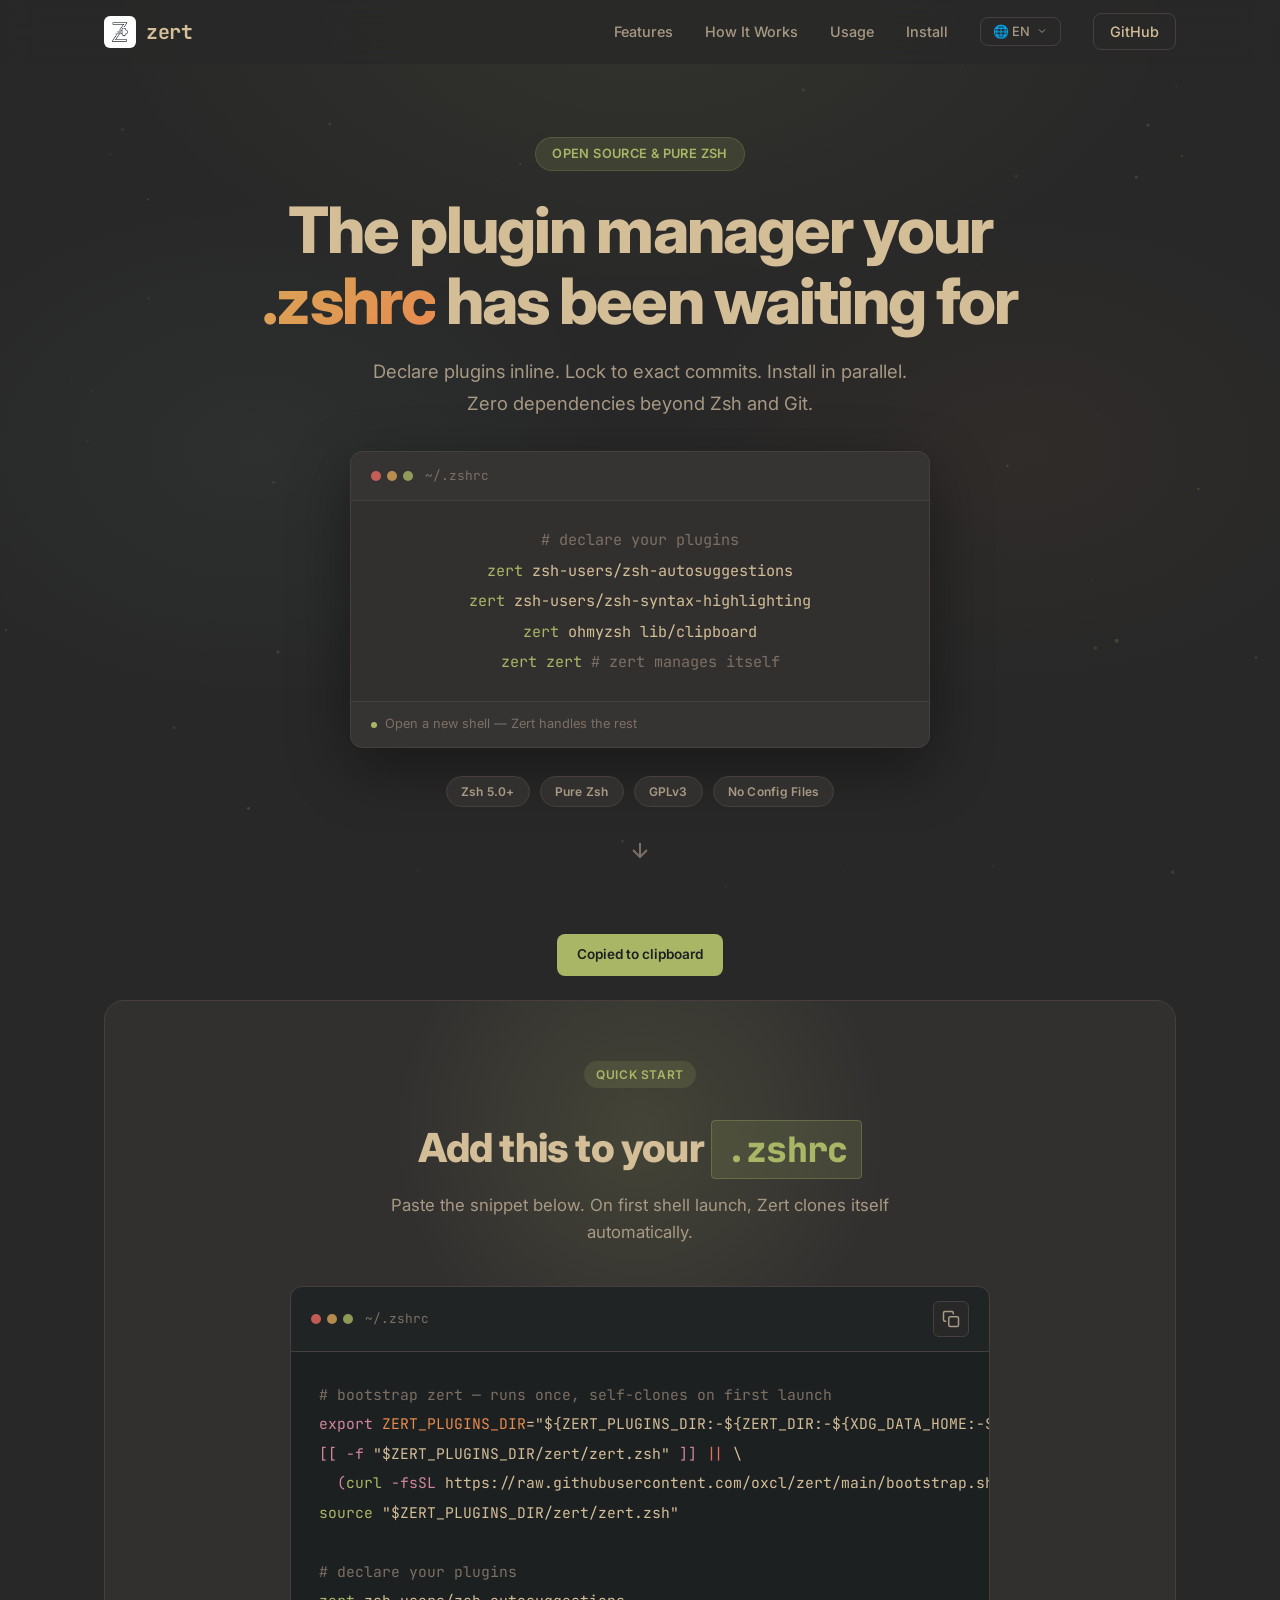
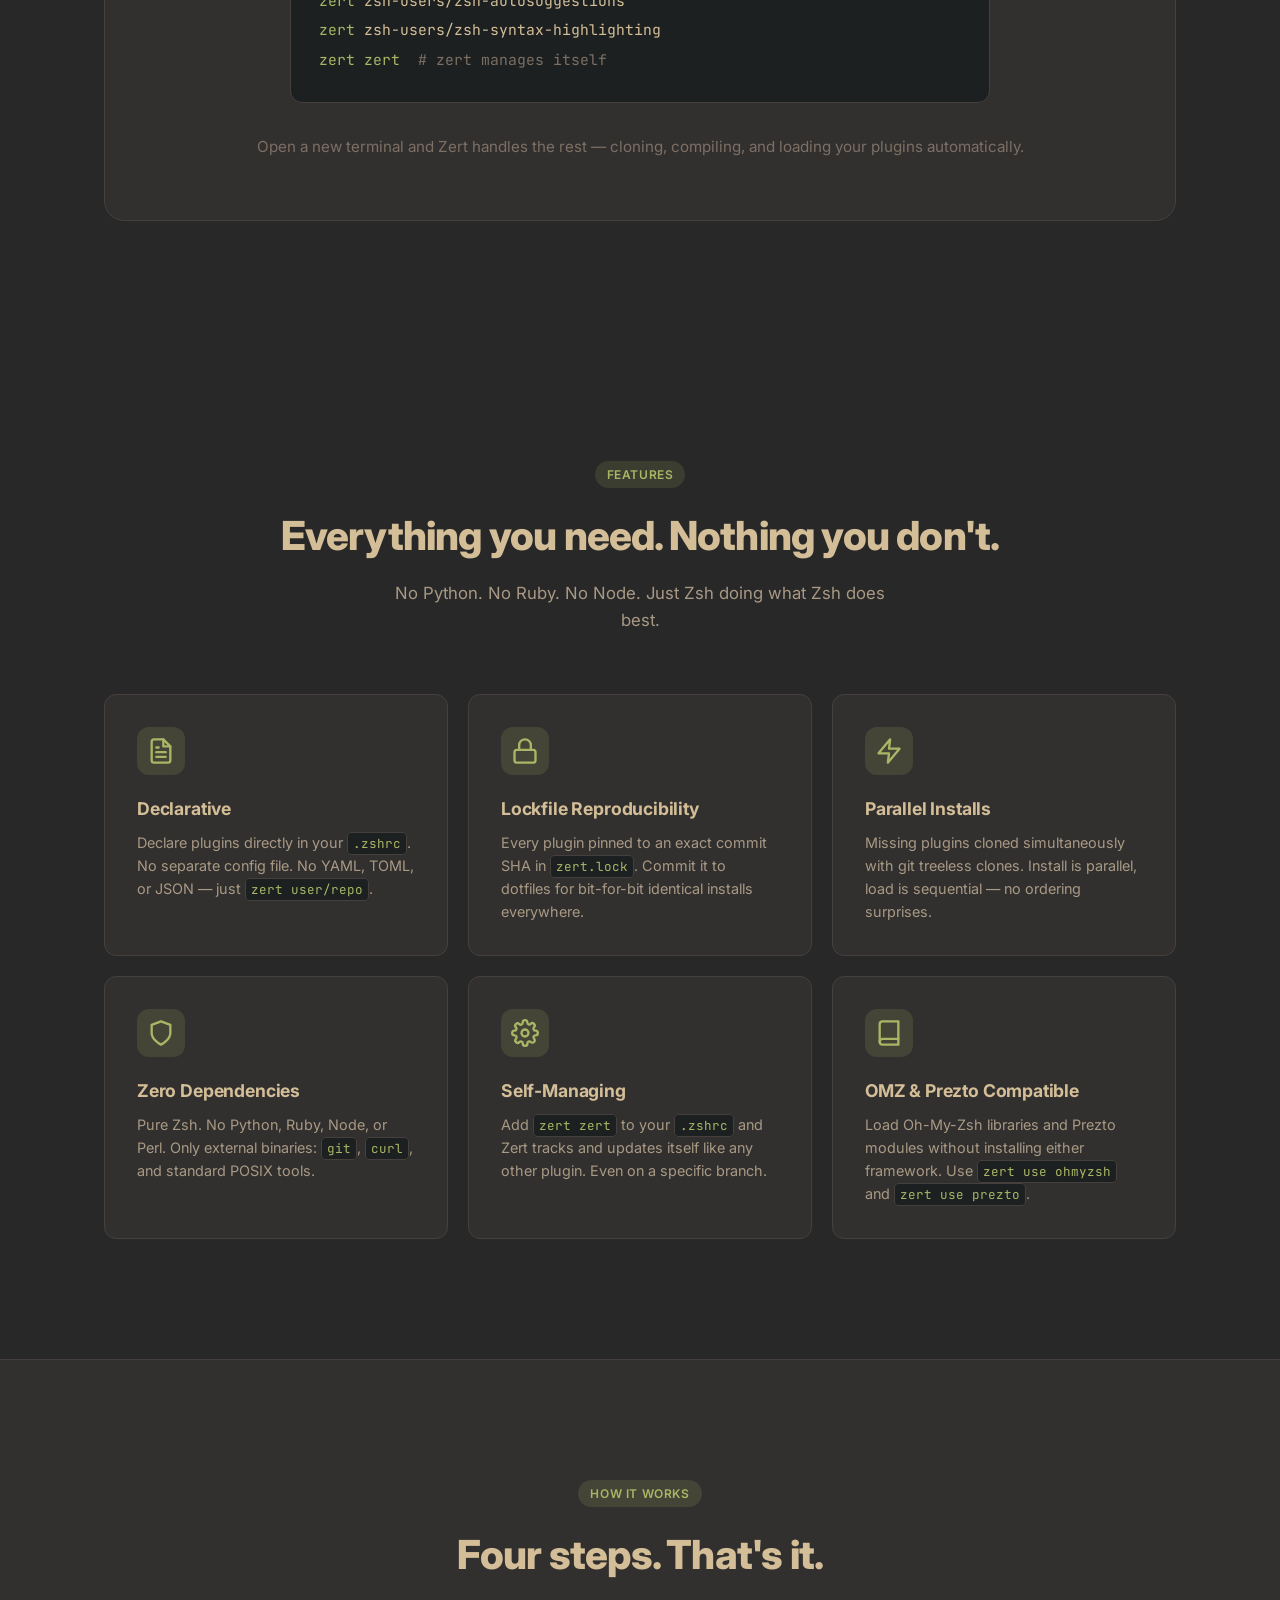
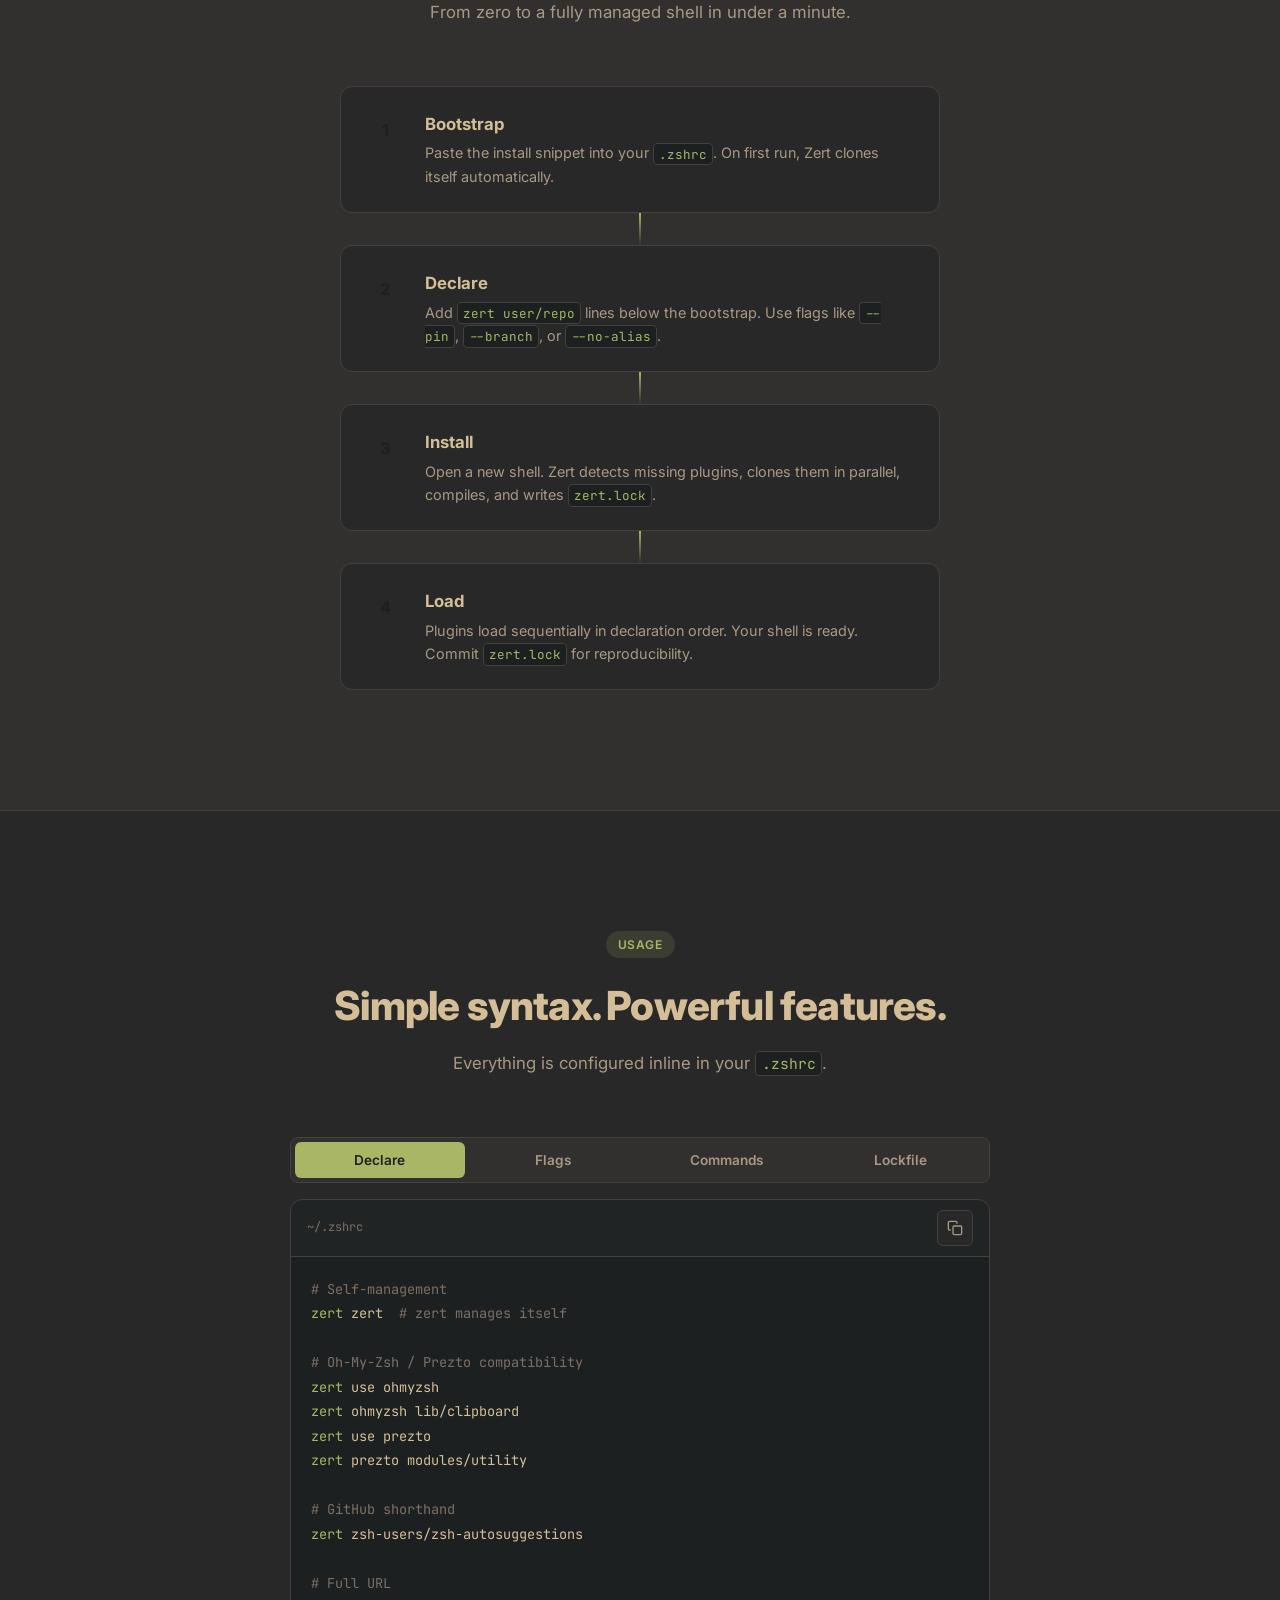
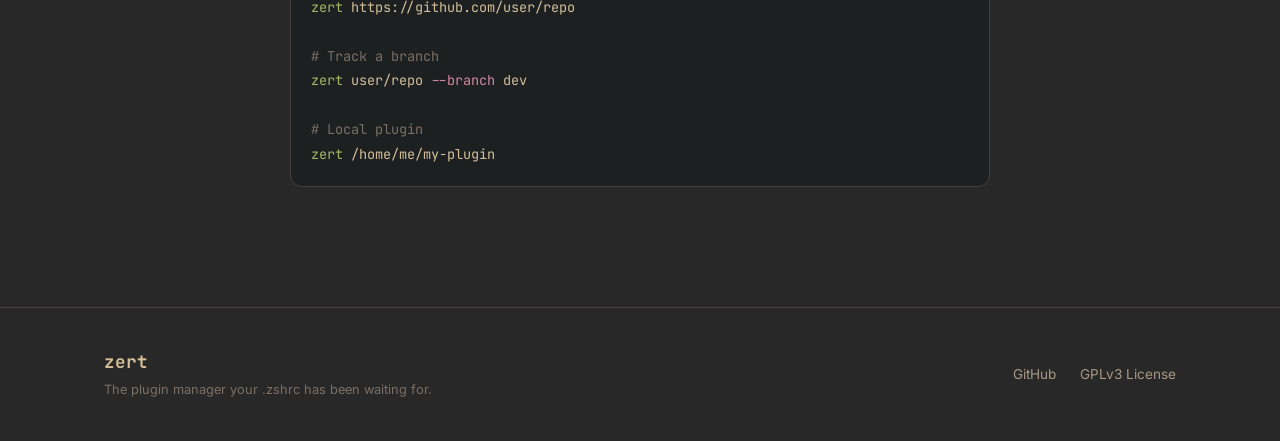
==== commit e61000e4: "fix bug when defining custom $ZERT_PLUGINS_DIR" ====
--- a/docs/index.html
+++ b/docs/index.html
@@ -112,7 +112,7 @@
                 <span></span><span></span><span></span>
               </div>
               <span>~/.zshrc</span>
-              <button class="copy-btn" data-copy='ZERT_PLUGINS_DIR="${ZERT_PLUGINS_DIR:-${ZERT_DIR:-${XDG_DATA_HOME:-$HOME/.local/share}/zert}/plugins}"; \
+              <button class="copy-btn" data-copy='export ZERT_PLUGINS_DIR="${ZERT_PLUGINS_DIR:-${ZERT_DIR:-${XDG_DATA_HOME:-$HOME/.local/share}/zert}/plugins}"; \
 [[ -f "$ZERT_PLUGINS_DIR/zert/zert.zsh" ]] || \
 (curl -fsSL https://raw.githubusercontent.com/oxcl/zert/main/bootstrap.sh | zsh); \
 source "$ZERT_PLUGINS_DIR/zert/zert.zsh"
@@ -124,7 +124,7 @@
               </button>
             </div>
             <pre class="bootstrap-pre"><code><span class="code-comment"># bootstrap zert — runs once, self-clones on first launch</span>
-<span class="code-var">ZERT_PLUGINS_DIR</span>=<span class="code-string">"${ZERT_PLUGINS_DIR:-${ZERT_DIR:-${XDG_DATA_HOME:-$HOME/.local/share}/zert}/plugins}"</span>
+<span class="code-kw">export</span> <span class="code-var">ZERT_PLUGINS_DIR</span>=<span class="code-string">"${ZERT_PLUGINS_DIR:-${ZERT_DIR:-${XDG_DATA_HOME:-$HOME/.local/share}/zert}/plugins}"</span>
 <span class="code-kw">[[</span> <span class="code-flag">-f</span> <span class="code-string">"$ZERT_PLUGINS_DIR/zert/zert.zsh"</span> <span class="code-kw">]]</span> <span class="code-operator">||</span> \
   <span class="code-kw">(</span><span class="code-cmd">curl</span> <span class="code-flag">-fsSL</span> https://raw.githubusercontent.com/oxcl/zert/main/bootstrap.sh <span class="code-operator">|</span> <span class="code-cmd">zsh</span><span class="code-kw">)</span>
 <span class="code-cmd">source</span> <span class="code-string">"$ZERT_PLUGINS_DIR/zert/zert.zsh"</span>
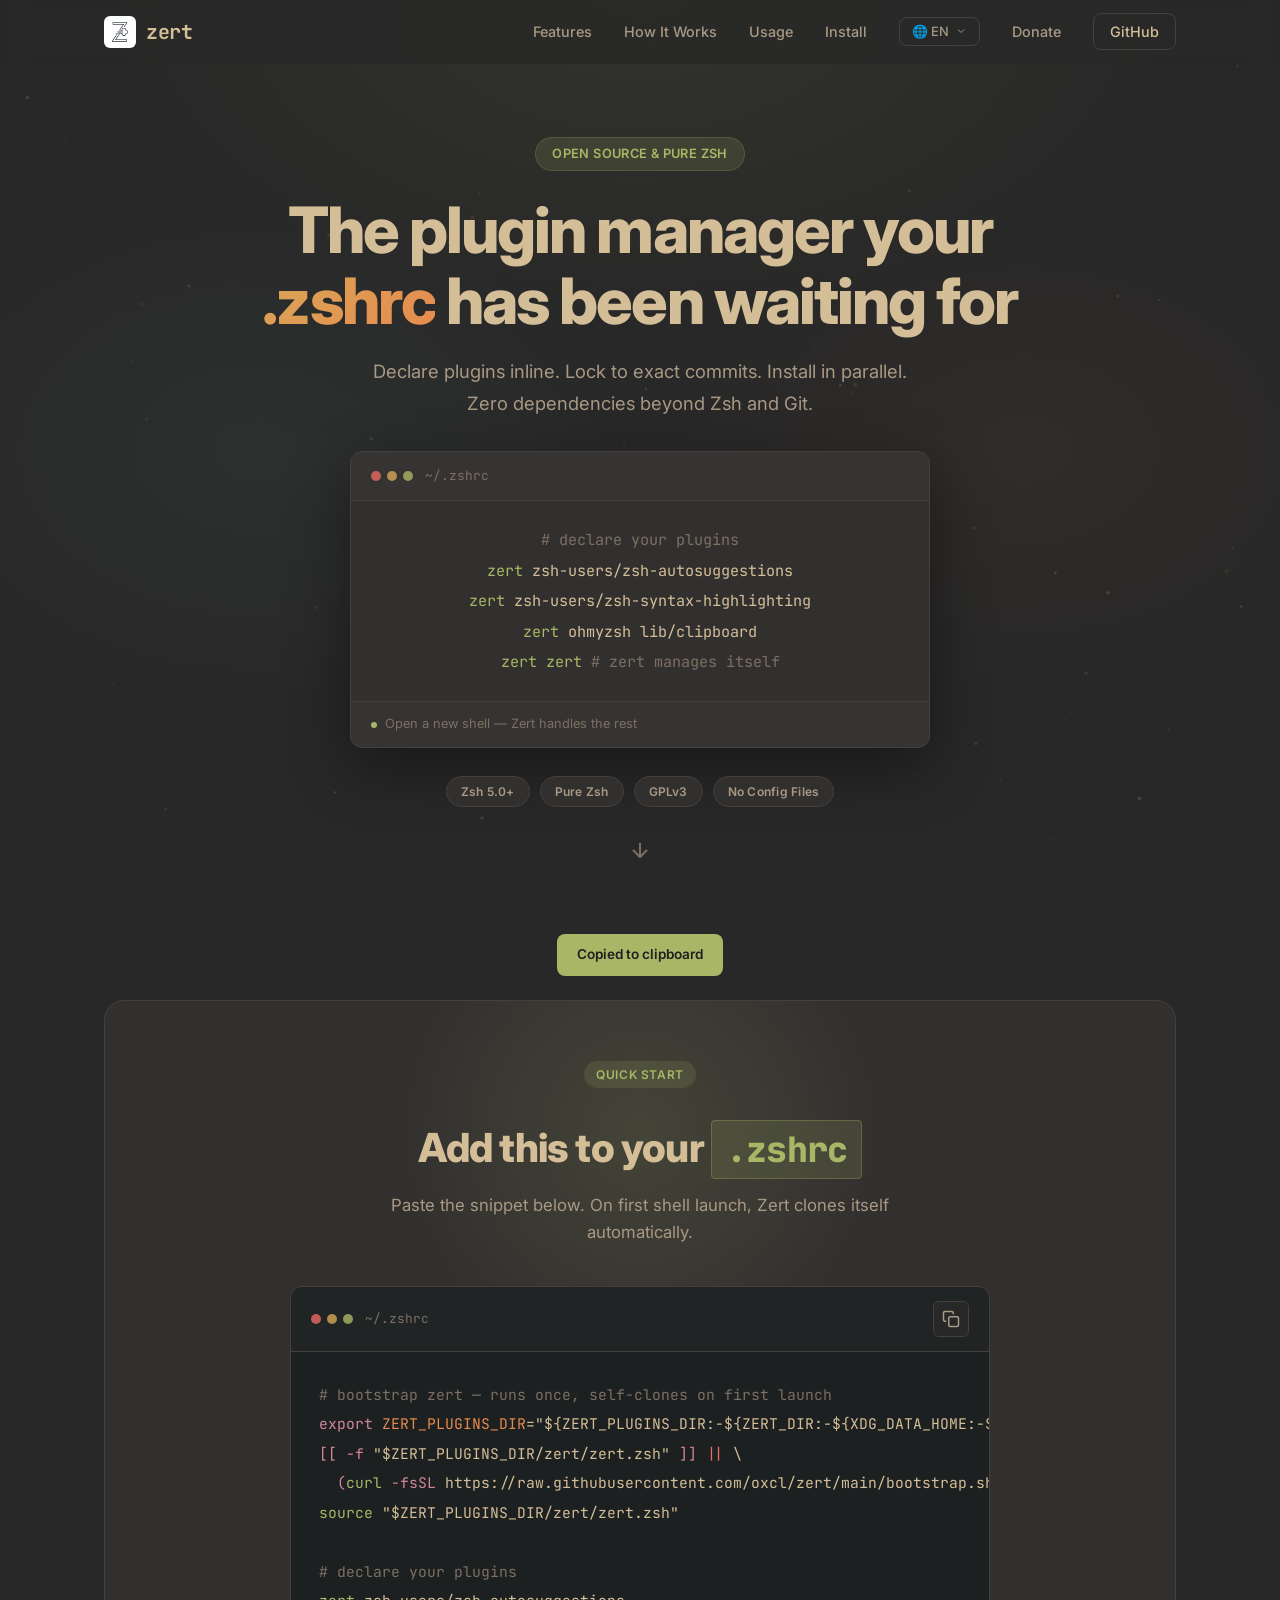
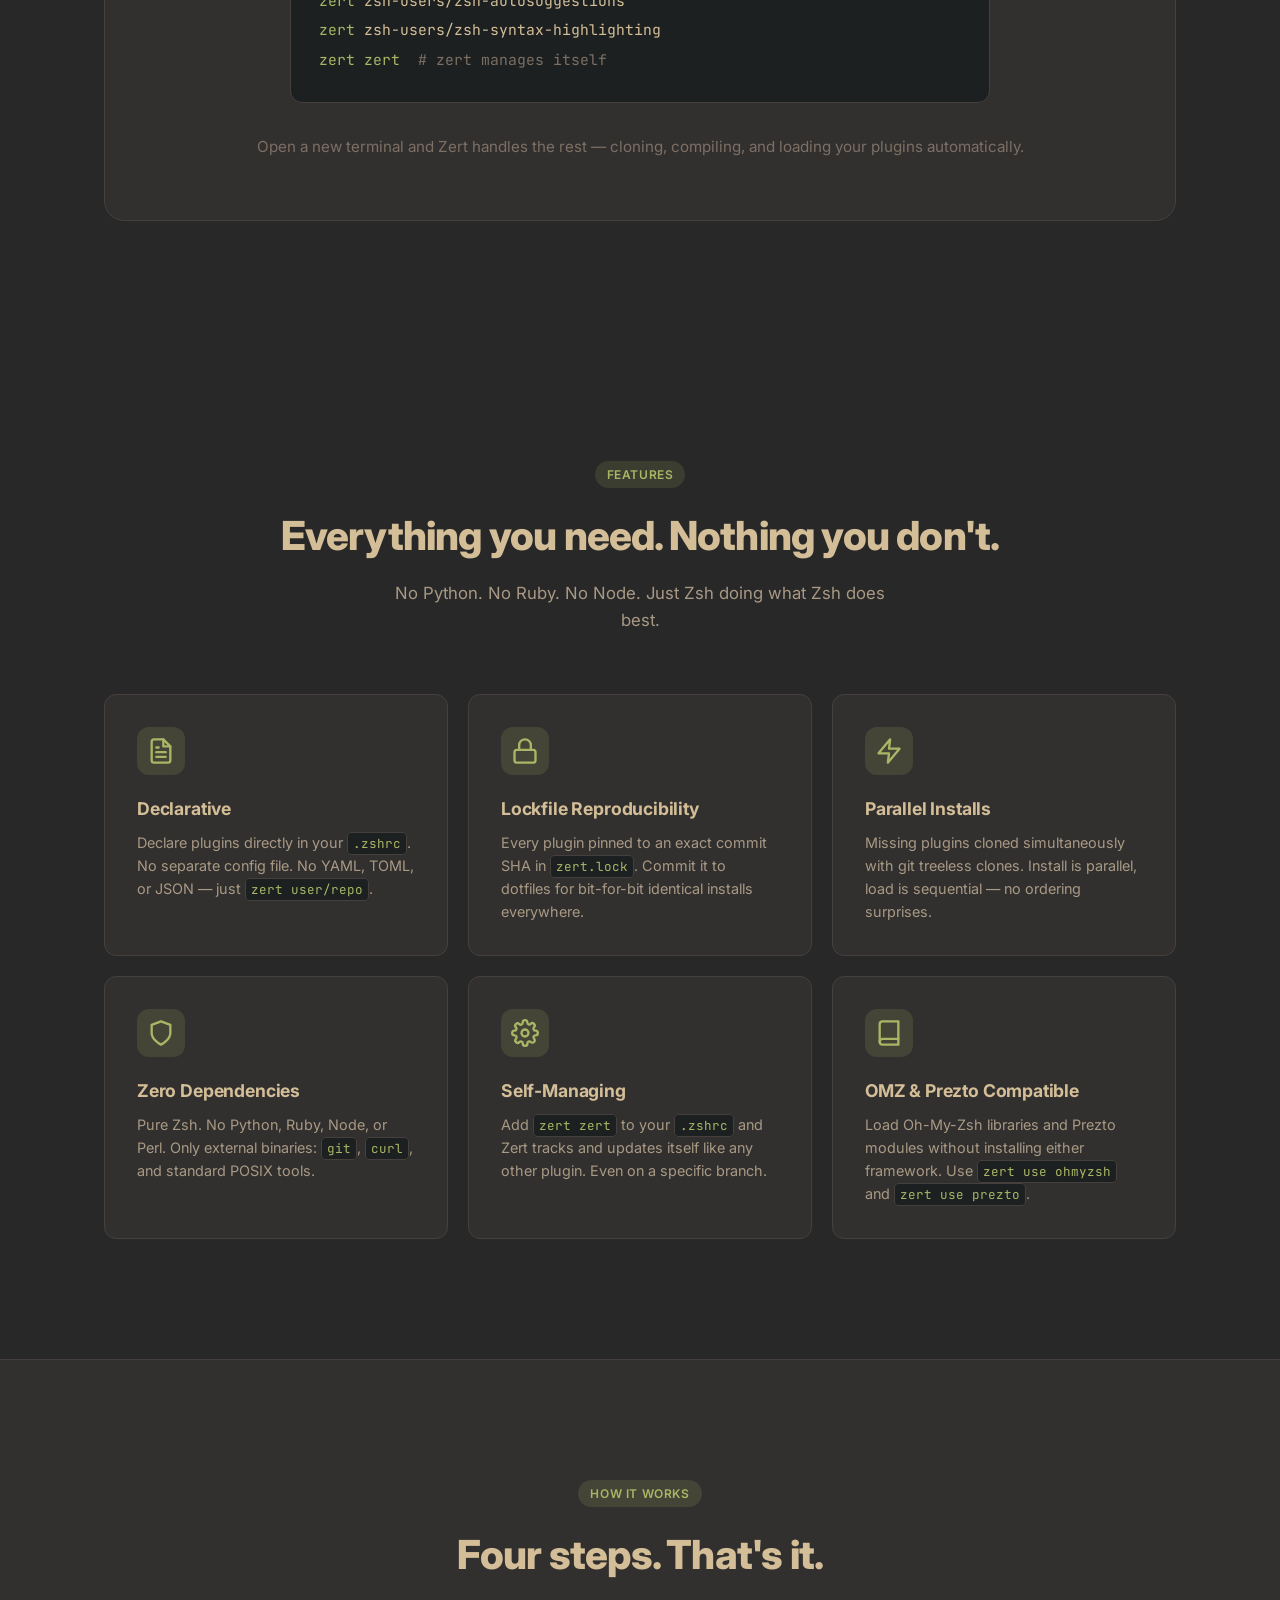
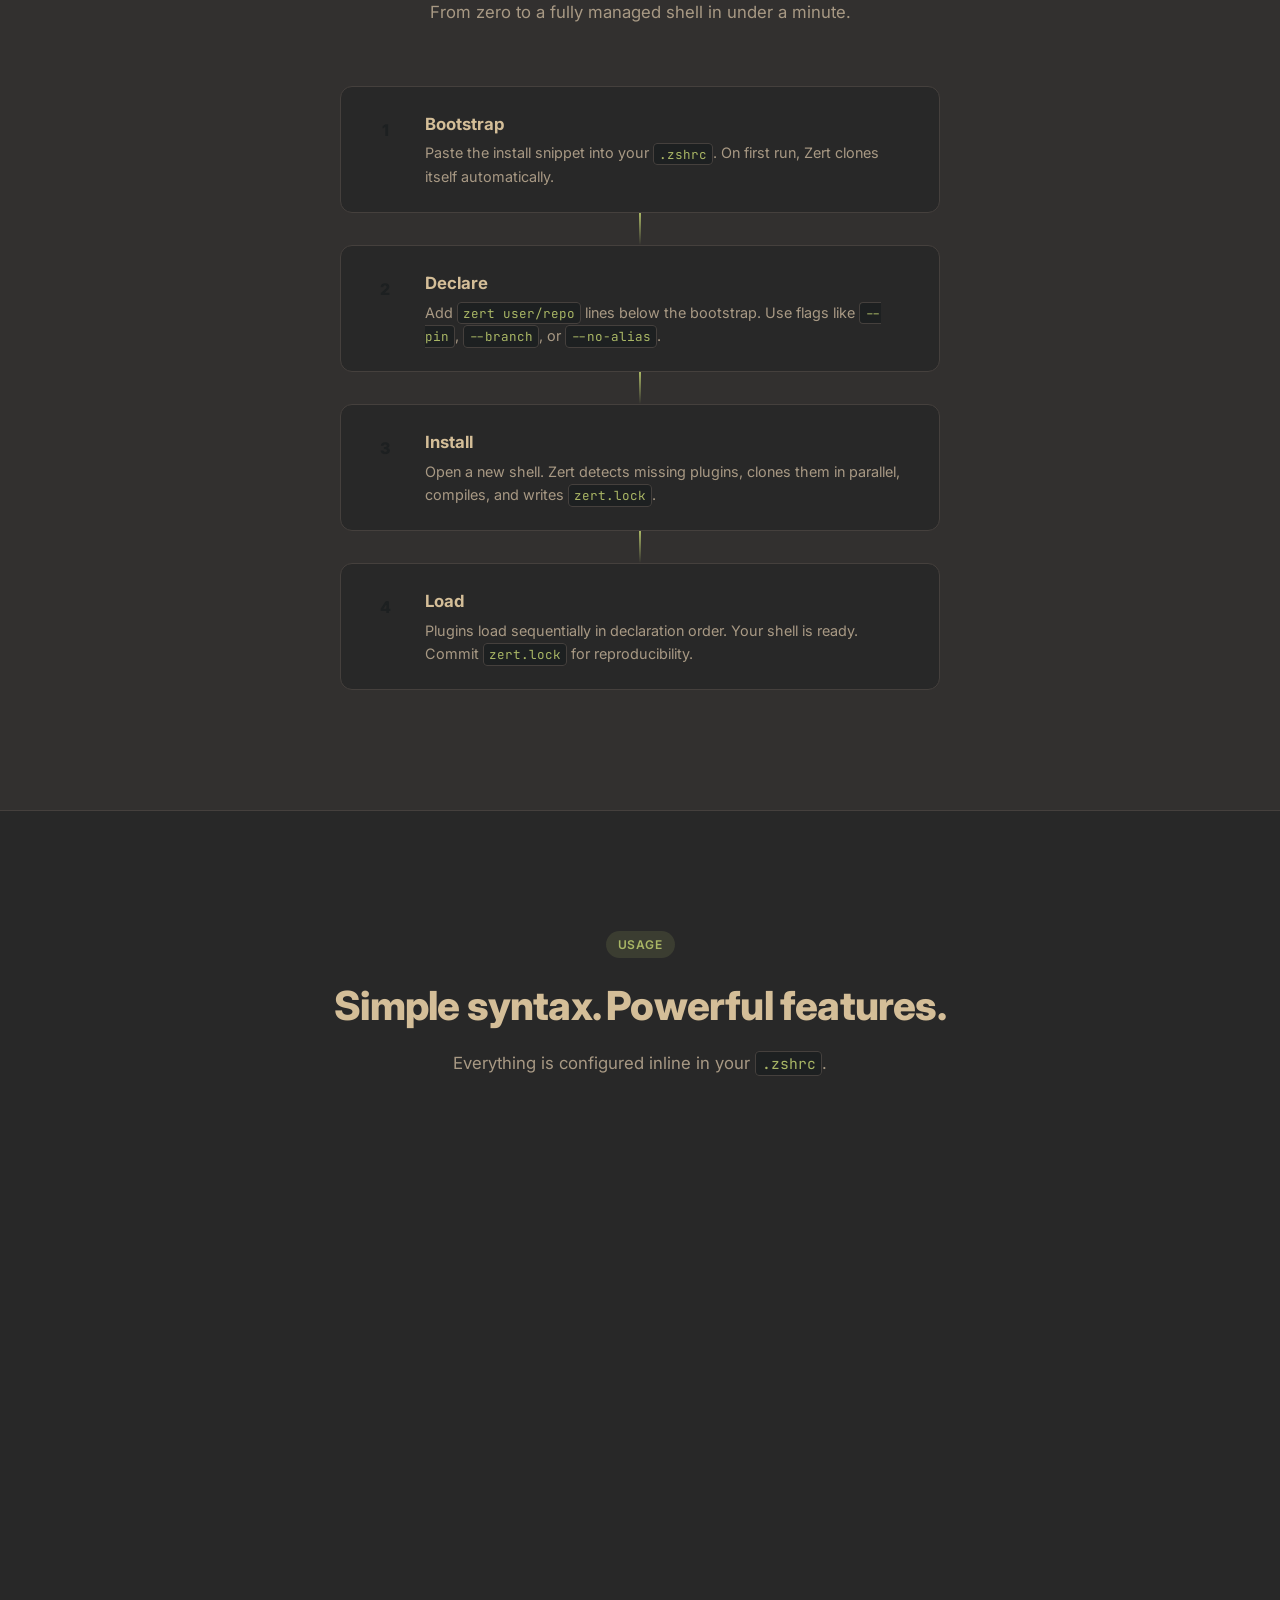
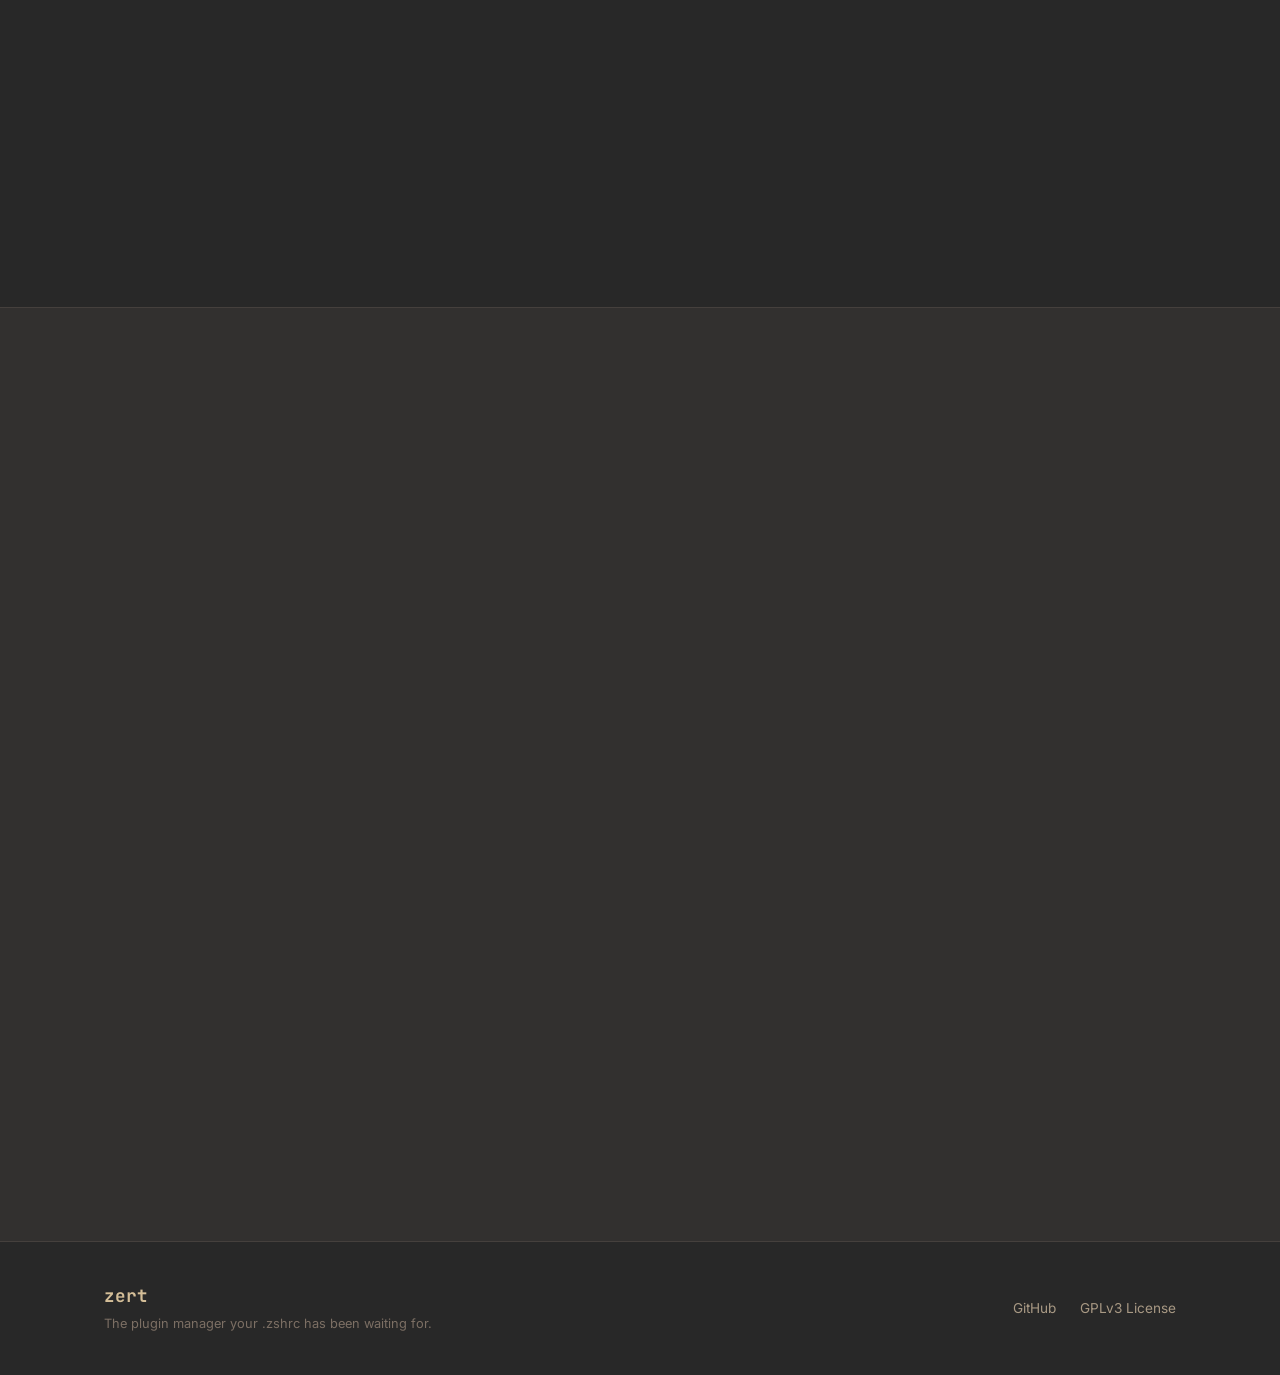
==== commit fb11ecf4: "add donations" ====
--- a/docs/index.html
+++ b/docs/index.html
@@ -42,6 +42,7 @@
             </div>
           </div>
         </li>
+        <li><a href="#donate">Donate</a></li>
         <li><a href="https://github.com/oxcl/zert" target="_blank" rel="noopener" class="nav-github">GitHub</a></li>
       </ul>
     </div>
@@ -359,6 +360,92 @@
         </div>
       </div>
     </section>
+
+    <section class="donate-section" id="donate" aria-label="Support Zert development">
+      <div class="container">
+        <div class="donate-card reveal">
+          <span class="section-tag">Support</span>
+          <h2>Support Zert</h2>
+          <p class="donate-sub">Zert is free and open source. If you find it useful, consider supporting development with a donation.</p>
+          <div class="donate-content">
+            <div class="donate-selector">
+              <button class="token-item active" data-token="btc" data-address="bc1qhngkx9670q2vc4w494yfys3cpx2ykne90tanl7" data-qr="images/qr/btc.png" type="button">
+                <span class="token-label">
+                  <img src="images/crypto/btc.svg" alt="" width="24" height="24" class="token-icon" loading="lazy" />
+                  Bitcoin
+                </span>
+              </button>
+              <button class="token-item" data-token="eth" data-address="0x808cC6a9A9b51fD0f422A1C3c07582bDDeAD0e71" data-qr="images/qr/eth.png" type="button">
+                <span class="token-label">
+                  <img src="images/crypto/eth.svg" alt="" width="24" height="24" class="token-icon" loading="lazy" />
+                  Ethereum
+                </span>
+              </button>
+              <div class="token-item has-networks" data-token="usdt">
+                <button class="token-header" type="button">
+                  <span class="token-label">
+                    <img src="images/crypto/usdt.svg" alt="" width="24" height="24" class="token-icon" loading="lazy" />
+                    USDT
+                  </span>
+                </button>
+                <div class="token-body">
+                  <button class="network-btn active" data-address="0x808cC6a9A9b51fD0f422A1C3c07582bDDeAD0e71" data-qr="images/qr/eth.png" type="button">ERC20</button>
+                  <button class="network-btn" data-address="TGT3bS4cns49wqMSCatCDHbwqYyCZReW53" data-qr="images/qr/tron.png" type="button">TRX</button>
+                  <button class="network-btn" data-address="9vrqETM8ByBbRB9foWyFfzrcmRmYQXjmsdKjz87jVoqg" data-qr="images/qr/sol.png" type="button">SOL</button>
+                </div>
+              </div>
+              <div class="token-item has-networks" data-token="usdc">
+                <button class="token-header" type="button">
+                  <span class="token-label">
+                    <img src="images/crypto/usdc.svg" alt="" width="24" height="24" class="token-icon" loading="lazy" />
+                    USDC
+                  </span>
+                </button>
+                <div class="token-body">
+                  <button class="network-btn active" data-address="0x808cC6a9A9b51fD0f422A1C3c07582bDDeAD0e71" data-qr="images/qr/eth.png" type="button">ERC20</button>
+                  <button class="network-btn" data-address="TGT3bS4cns49wqMSCatCDHbwqYyCZReW53" data-qr="images/qr/tron.png" type="button">TRX</button>
+                  <button class="network-btn" data-address="9vrqETM8ByBbRB9foWyFfzrcmRmYQXjmsdKjz87jVoqg" data-qr="images/qr/sol.png" type="button">SOL</button>
+                </div>
+              </div>
+              <button class="token-item" data-token="bnb" data-address="0x808cC6a9A9b51fD0f422A1C3c07582bDDeAD0e71" data-qr="images/qr/eth.png" type="button">
+                <span class="token-label">
+                  <img src="images/crypto/bnb.svg" alt="" width="24" height="24" class="token-icon" loading="lazy" />
+                  BNB
+                </span>
+              </button>
+              <button class="token-item" data-token="trx" data-address="TGT3bS4cns49wqMSCatCDHbwqYyCZReW53" data-qr="images/qr/tron.png" type="button">
+                <span class="token-label">
+                  <img src="images/crypto/trx.svg" alt="" width="24" height="24" class="token-icon" loading="lazy" />
+                  TRON
+                </span>
+              </button>
+              <button class="token-item" data-token="xmr" data-address="89tM6QHrNfXZEaZugfhuhYiiPdssTR8wv5CasP9ZRj9TWRKhooW32xA4zFr9tVQTo7AqbTe4BTCKW546cb4pj8YnAS39G4Q" data-qr="images/qr/xmr.png" type="button">
+                <span class="token-label">
+                  <img src="images/crypto/xmr.svg" alt="" width="24" height="24" class="token-icon" loading="lazy" />
+                  Monero
+                </span>
+              </button>
+              <button class="token-item" data-token="ton" data-address="UQDiyvAj3toOs1ezT7Yp3TpwtJIWeUi0tD7Mz_yKeoiuwmZD" data-qr="images/qr/ton.png" type="button">
+                <span class="token-label">
+                  <img src="images/crypto/ton.svg" alt="" width="24" height="24" class="token-icon" loading="lazy" />
+                  TON
+                </span>
+              </button>
+            </div>
+            <div class="donate-display">
+              <div class="donate-qr-wrap">
+                <img id="donate-qr" src="images/qr/btc.png" alt="QR Code for BTC address" width="260" height="260" class="qr-image" />
+                <p class="qr-label">Scan to donate</p>
+              </div>
+              <div class="donate-address-row">
+                <code id="donate-address" class="address-text">bc1qhngkx9670q2vc4w494yfys3cpx2ykne90tanl7</code>
+                <button class="copy-btn" id="donate-copy-btn" type="button" data-copy-label="Copy" data-copied-label="Copied">Copy</button>
+              </div>
+            </div>
+          </div>
+        </div>
+      </div>
+    </section>
   </main>
 
   <footer class="footer">
--- a/docs/style.css
+++ b/docs/style.css
@@ -882,6 +882,251 @@
 .code-kw { color: #d3869b; }
 .code-operator { color: #ea6962; }
 
+/* ===== Donate Section ===== */
+.donate-section {
+  padding: 100px 0 120px;
+  background: var(--bg-surface);
+  border-top: 1px solid var(--border);
+}
+
+.donate-card {
+  text-align: center;
+}
+
+.donate-card h2 {
+  font-size: clamp(1.75rem, 4vw, 2.5rem);
+  font-weight: 800;
+  letter-spacing: -0.02em;
+  margin-top: 12px;
+  margin-bottom: 12px;
+}
+
+.donate-sub {
+  font-size: 1.05rem;
+  color: var(--text-muted);
+  max-width: 500px;
+  margin: 0 auto 2.5rem;
+}
+
+.donate-content {
+  display: grid;
+  grid-template-columns: 1fr 1fr;
+  gap: 3rem;
+  align-items: start;
+  text-align: left;
+}
+
+.donate-selector {
+  display: flex;
+  flex-direction: column;
+}
+
+.token-item {
+  display: block;
+  width: 100%;
+  border: 1px solid var(--border);
+  border-radius: 10px;
+  background: var(--bg);
+  cursor: pointer;
+  font-family: inherit;
+  transition: background-color 0.2s, border-color 0.2s, box-shadow 0.2s;
+  -webkit-tap-highlight-color: transparent;
+}
+
+.token-item + .token-item {
+  margin-top: 0.5rem;
+}
+
+.token-item:hover {
+  border-color: var(--accent-dim);
+  background: var(--bg-surface-hover);
+}
+
+.token-item.active {
+  border-color: var(--accent);
+  box-shadow: 0 0 0 1px var(--accent);
+}
+
+.token-item.has-networks {
+  cursor: default;
+}
+
+.token-item.has-networks:hover {
+  background: var(--bg-surface-hover);
+}
+
+.token-item.active.has-networks {
+  background: var(--accent-glow);
+}
+
+.token-header {
+  display: flex;
+  align-items: center;
+  width: 100%;
+  padding: 0.875rem 1.125rem;
+  background: transparent;
+  border: none;
+  cursor: pointer;
+  font-family: inherit;
+  font-size: 0.95rem;
+  font-weight: 600;
+  color: var(--text);
+  text-align: start;
+  transition: color 0.2s;
+}
+
+.token-item.has-networks:hover .token-header {
+  color: var(--accent);
+}
+
+.token-item:not(.has-networks) {
+  padding: 0.875rem 1.125rem;
+  text-align: start;
+  font-size: 0.95rem;
+  font-weight: 600;
+  color: var(--text);
+  background: var(--bg);
+}
+
+.token-item:not(.has-networks):hover {
+  background: var(--accent-glow);
+  color: var(--accent);
+  border-color: var(--accent-dim);
+}
+
+.token-item.active:not(.has-networks) {
+  background: var(--accent-glow);
+  color: var(--accent);
+  border-color: var(--accent);
+}
+
+.token-label {
+  display: flex;
+  align-items: center;
+  gap: 0.625rem;
+}
+
+.token-icon {
+  width: 24px;
+  height: 24px;
+  flex-shrink: 0;
+  border-radius: 50%;
+}
+
+.token-body {
+  display: none;
+  flex-wrap: wrap;
+  gap: 0.5rem;
+  padding: 0 1.125rem 1rem;
+}
+
+.token-item.expanded .token-body {
+  display: flex;
+}
+
+.token-body .network-btn {
+  padding: 0.4rem 0.875rem;
+  font-size: 0.825rem;
+  font-weight: 500;
+  border-radius: 999px;
+  border: 1.5px solid var(--border);
+  background: var(--bg);
+  color: var(--text-muted);
+  cursor: pointer;
+  font-family: inherit;
+  transition: all 0.2s;
+}
+
+.token-body .network-btn:hover {
+  border-color: var(--accent-dim);
+  color: var(--accent);
+  background: var(--accent-glow);
+}
+
+.token-body .network-btn.active {
+  background: var(--accent);
+  color: #1d2021;
+  border-color: var(--accent);
+}
+
+.donate-display {
+  text-align: center;
+}
+
+.donate-qr-wrap {
+  margin-bottom: 1.5rem;
+}
+
+.qr-image {
+  width: 260px;
+  height: 260px;
+  object-fit: contain;
+  margin: 0 auto;
+  border-radius: 12px;
+  background: var(--bg);
+  box-shadow: 0 8px 32px rgba(0, 0, 0, 0.2);
+  transition: opacity 0.3s ease, transform 0.3s ease;
+}
+
+.qr-label {
+  margin-top: 0.75rem;
+  font-size: 0.9rem;
+  color: var(--text-dim);
+}
+
+.donate-address-row {
+  display: flex;
+  align-items: center;
+  gap: 0.75rem;
+  justify-content: center;
+}
+
+.address-text {
+  font-family: var(--font-mono);
+  font-size: 0.78rem;
+  color: var(--text);
+  background: var(--code-bg);
+  padding: 0.625rem 1rem;
+  border-radius: 8px;
+  border: 1px solid var(--code-border);
+  word-break: break-all;
+  cursor: pointer;
+  flex: 1;
+  min-width: 0;
+  text-align: start;
+  transition: background 0.2s, border-color 0.2s;
+  line-height: 1.5;
+}
+
+.address-text:hover {
+  border-color: var(--accent-dim);
+  background: var(--accent-glow);
+}
+
+.donate-address-row .copy-btn {
+  width: auto;
+  height: auto;
+  padding: 0.625rem 1.25rem;
+  font-size: 0.85rem;
+  font-weight: 600;
+  border-radius: 8px;
+  background: var(--accent);
+  color: #1d2021;
+  border-color: var(--accent);
+}
+
+.donate-address-row .copy-btn:hover {
+  background: var(--accent-dim);
+  border-color: var(--accent-dim);
+  color: #1d2021;
+}
+
+.donate-address-row .copy-btn.copied {
+  background: var(--accent);
+  border-color: var(--accent);
+  color: #1d2021;
+}
+
 /* ===== Footer ===== */
 .footer {
   padding: 40px 0;
@@ -1068,6 +1313,11 @@
     gap: 20px;
     text-align: center;
   }
+
+  .donate-content {
+    grid-template-columns: 1fr;
+    gap: 2rem;
+  }
 }
 
 @media (max-width: 480px) {
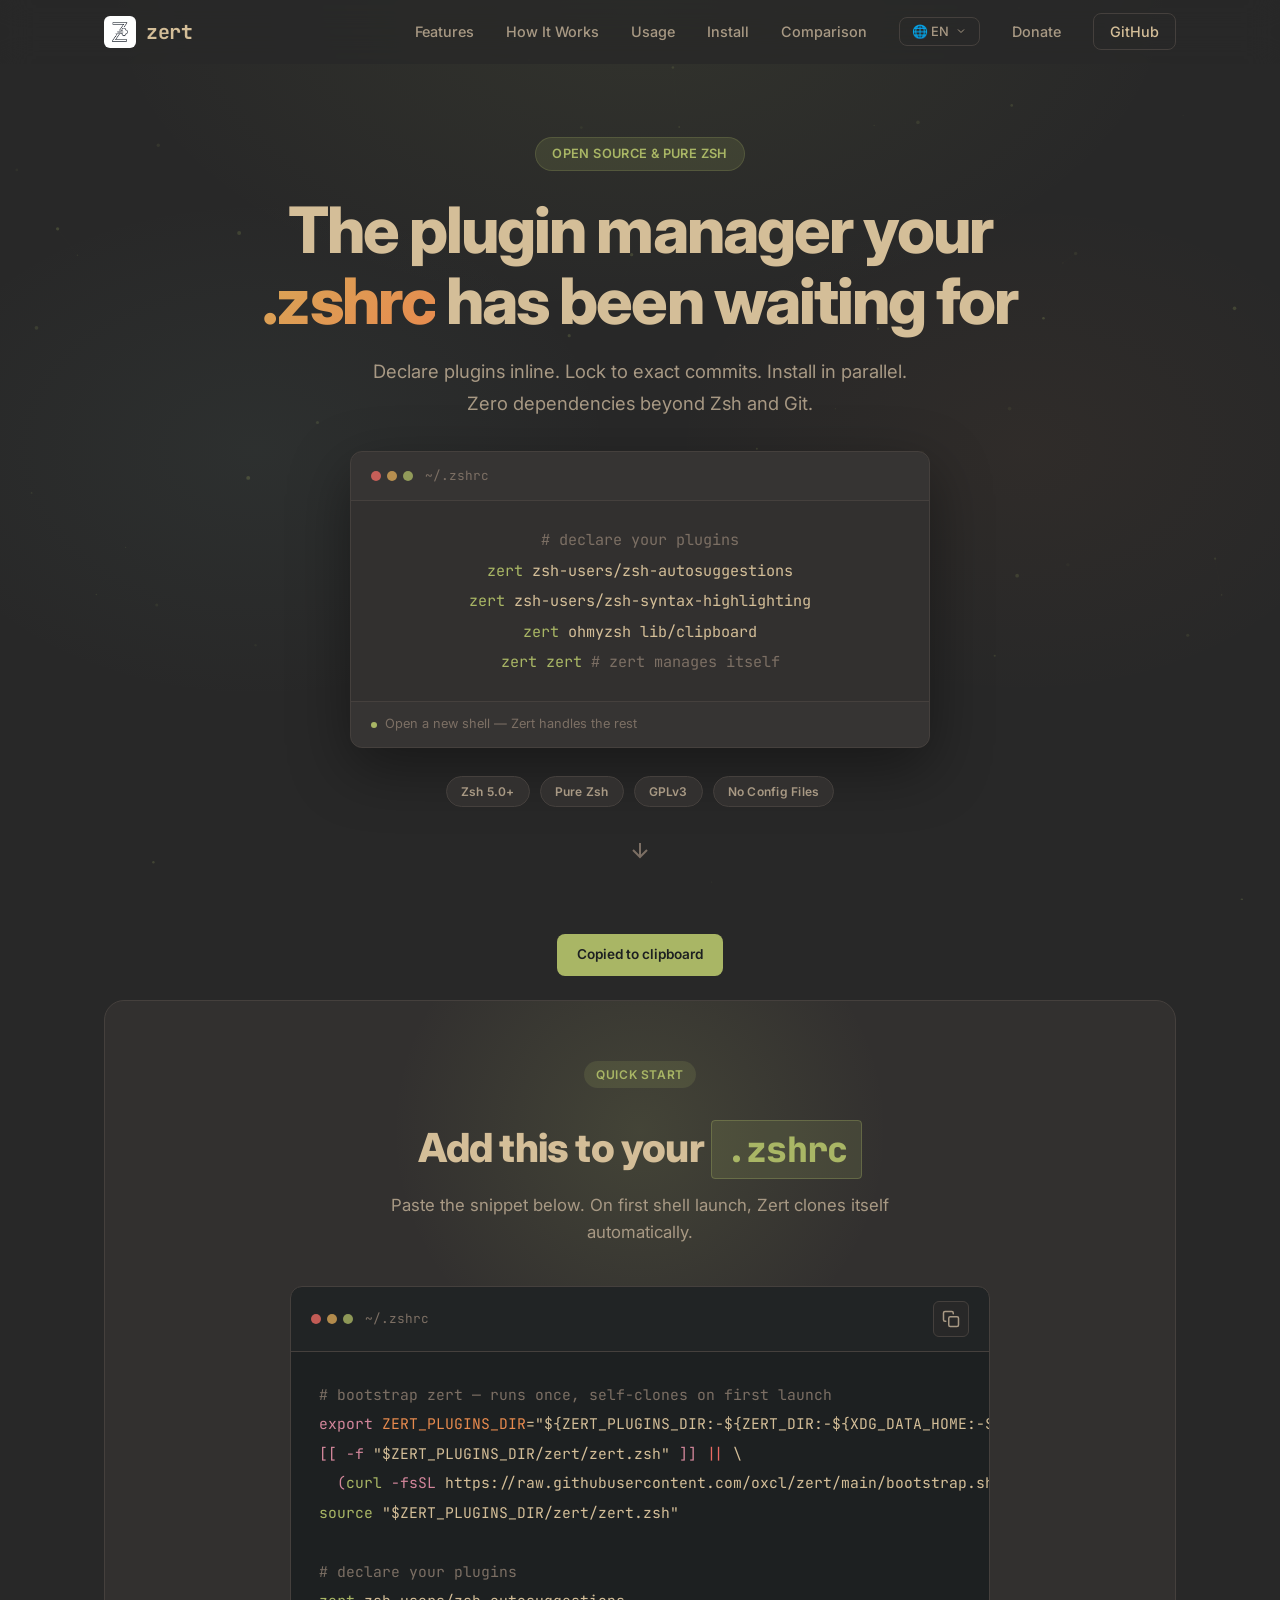
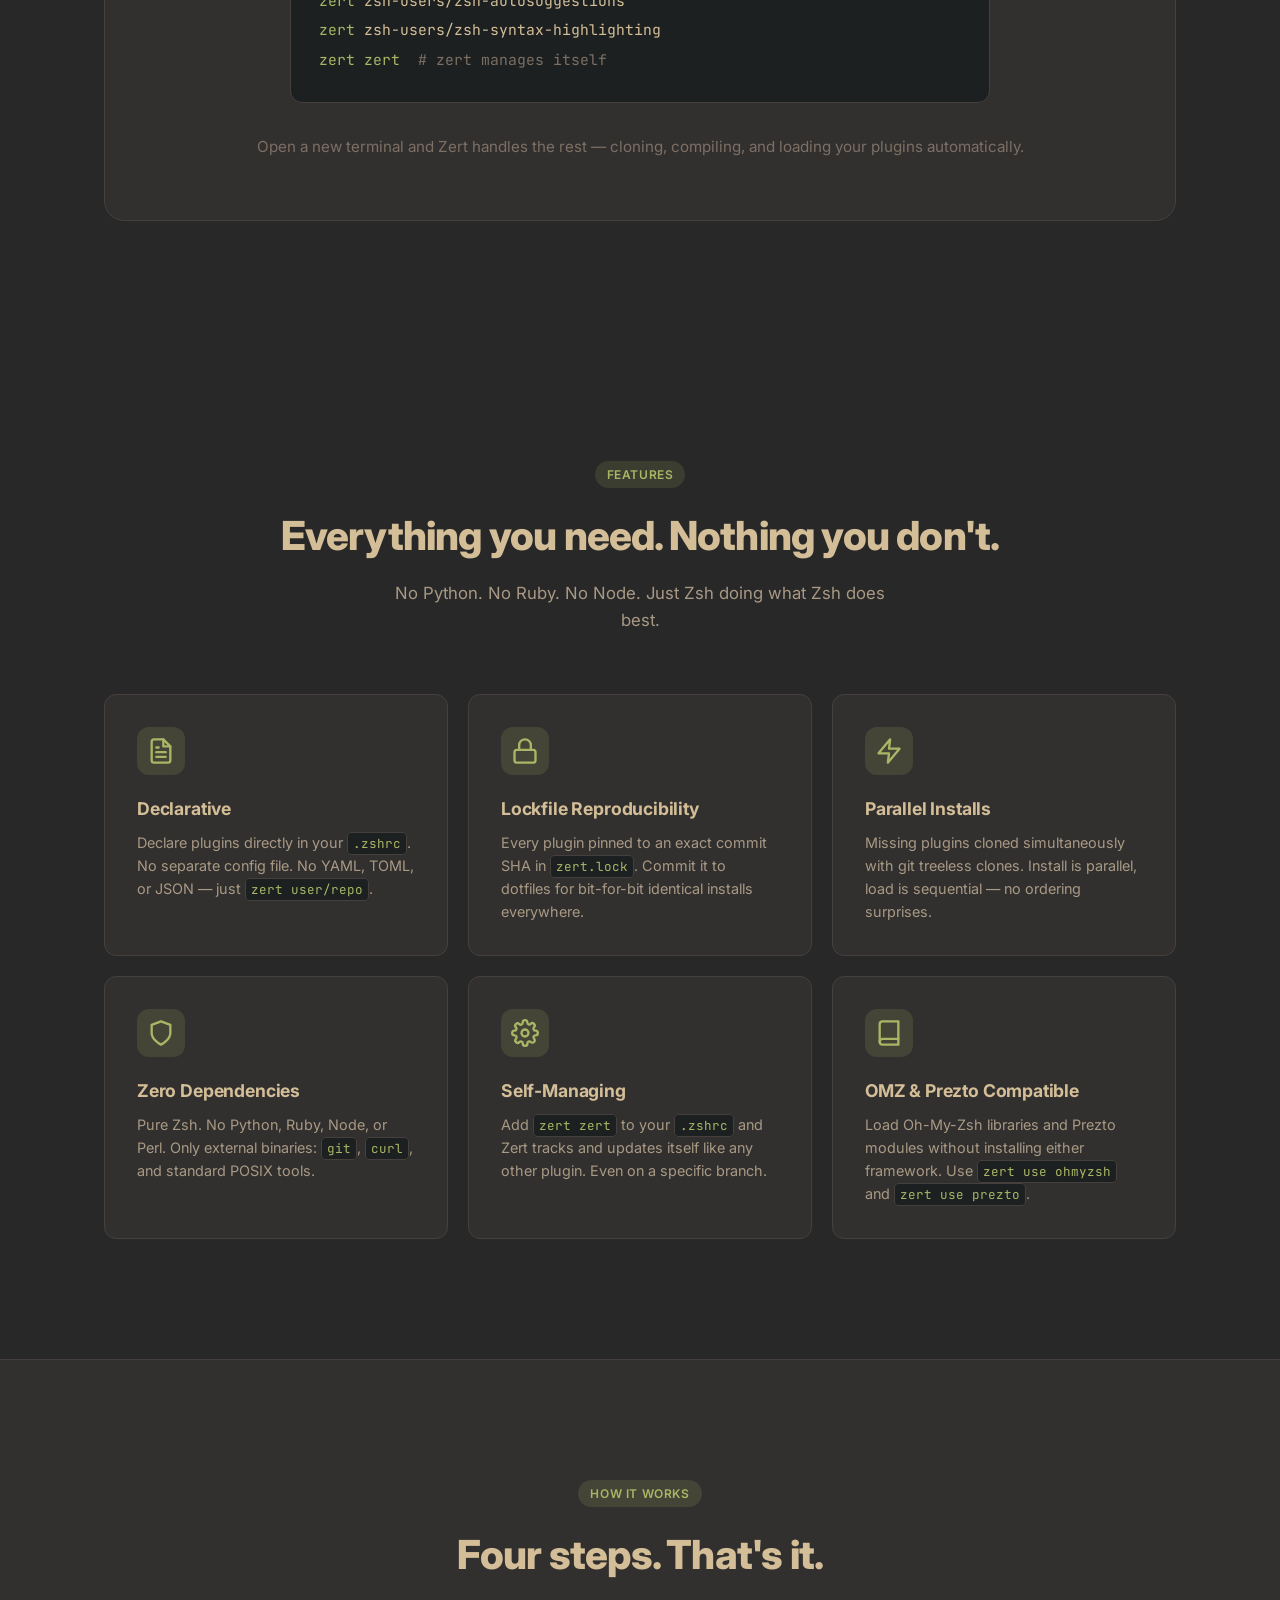
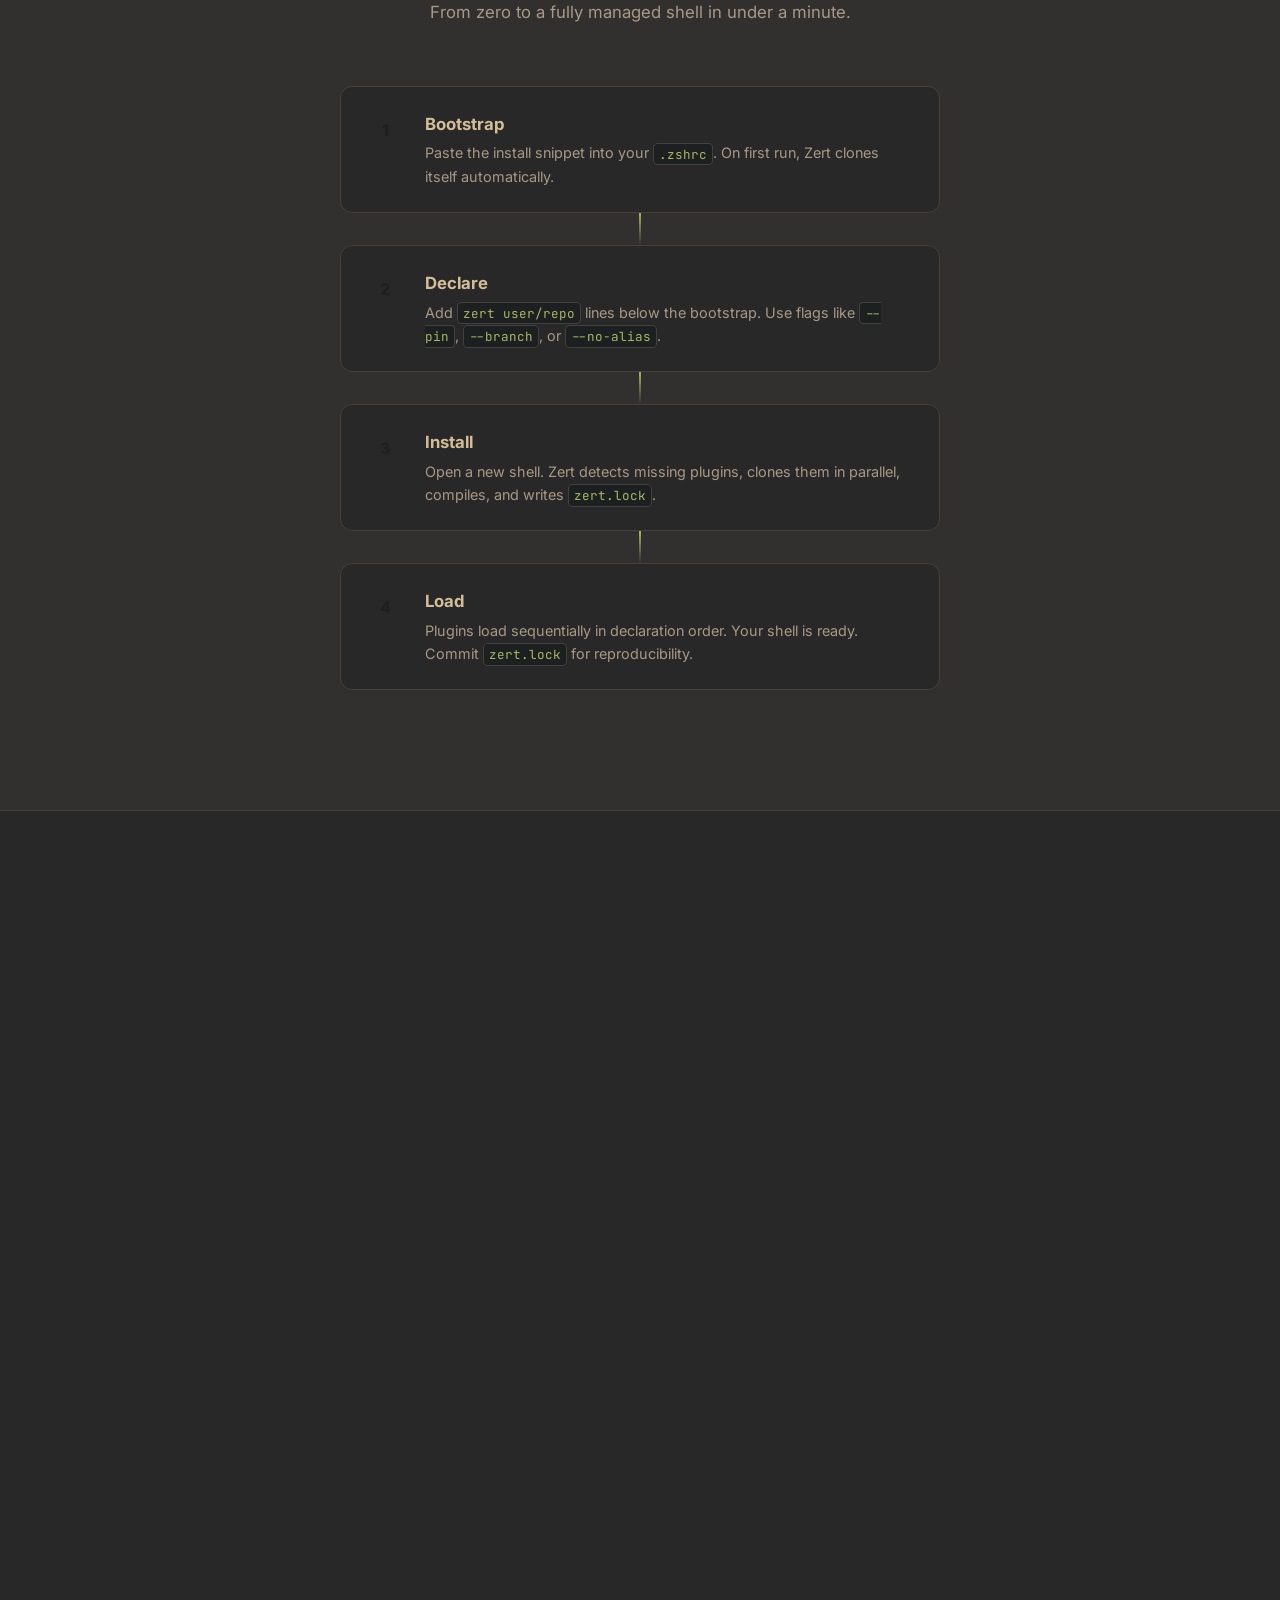
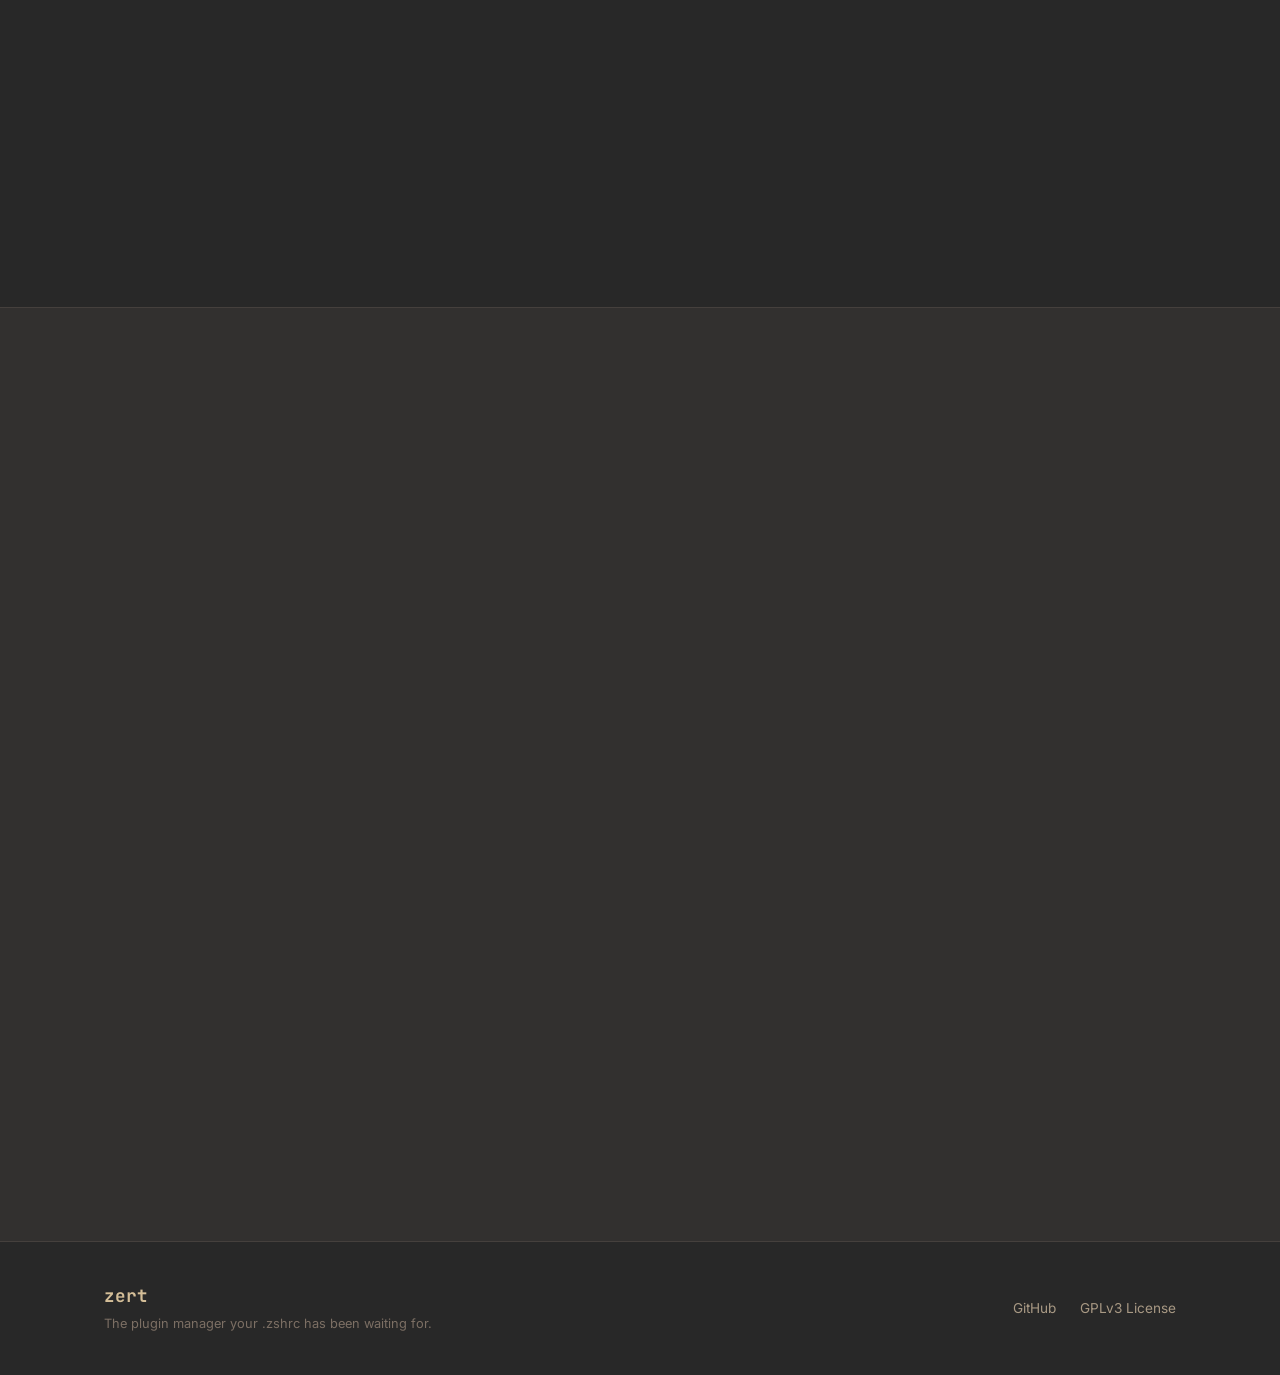
==== commit 91367775: "add comparison to website" ====
--- a/docs/index.html
+++ b/docs/index.html
@@ -27,6 +27,7 @@
         <li><a href="#how-it-works">How It Works</a></li>
         <li><a href="#usage">Usage</a></li>
         <li><a href="#install">Install</a></li>
+        <li><a href="comparison.html">Comparison</a></li>
         <li>
           <div class="nav-lang" id="navLang">
             <button class="nav-lang-btn" id="navLangBtn" aria-label="Select language">
--- a/docs/style.css
+++ b/docs/style.css
@@ -1345,3 +1345,256 @@
     flex: 1 1 calc(50% - 4px);
   }
 }
+
+/* ===== Comparison Page ===== */
+.comparison-hero {
+  padding: calc(var(--nav-height) + 80px) 0 80px;
+  text-align: center;
+}
+
+.comparison-hero h1 {
+  font-size: clamp(2rem, 5vw, 3rem);
+  font-weight: 800;
+  letter-spacing: -0.02em;
+  margin-bottom: 16px;
+}
+
+.comparison-hero p {
+  font-size: 1.05rem;
+  color: var(--text-muted);
+  max-width: 620px;
+  margin: 0 auto;
+  line-height: 1.7;
+}
+
+.comparison-section {
+  padding: 80px 0;
+}
+
+.comparison-section + .comparison-section {
+  padding-top: 0;
+}
+
+.comparison-section > .container > h2 {
+  font-size: clamp(1.5rem, 3vw, 2rem);
+  font-weight: 800;
+  letter-spacing: -0.02em;
+  margin-bottom: 32px;
+}
+
+/* Table */
+.comparison-table-wrap {
+  overflow-x: auto;
+  -webkit-overflow-scrolling: touch;
+  border: 1px solid var(--border);
+  border-radius: var(--radius);
+  background: var(--bg-surface);
+}
+
+.comparison-table {
+  width: 100%;
+  min-width: 1100px;
+  border-collapse: collapse;
+  font-size: 0.85rem;
+}
+
+.comparison-table th,
+.comparison-table td {
+  padding: 12px 16px;
+  text-align: left;
+  border-bottom: 1px solid var(--border);
+  white-space: nowrap;
+}
+
+.comparison-table th {
+  background: var(--bg);
+  color: var(--text-muted);
+  font-weight: 600;
+  font-size: 0.8rem;
+  letter-spacing: 0.02em;
+  text-transform: uppercase;
+  position: sticky;
+  top: 0;
+  z-index: 1;
+}
+
+.comparison-table th:first-child,
+.comparison-table td:first-child {
+  position: sticky;
+  left: 0;
+  z-index: 2;
+  background: inherit;
+}
+
+.comparison-table th:first-child {
+  z-index: 3;
+}
+
+.comparison-table tr:last-child td {
+  border-bottom: none;
+}
+
+.comparison-table tbody tr {
+  transition: background var(--transition);
+}
+
+.comparison-table tbody tr:hover {
+  background: var(--bg-surface-hover);
+}
+
+.comparison-table td:first-child {
+  font-weight: 600;
+  color: var(--text);
+}
+
+.comparison-table .col-yes {
+  color: var(--accent);
+}
+
+.comparison-table .col-no {
+  color: var(--text-dim);
+}
+
+.comparison-table .col-na {
+  color: var(--text-dim);
+  font-style: italic;
+}
+
+/* Status badges */
+.status-badge {
+  display: inline-block;
+  padding: 3px 10px;
+  border-radius: 100px;
+  font-size: 0.75rem;
+  font-weight: 600;
+  letter-spacing: 0.02em;
+}
+
+.status-badge--active {
+  background: rgba(169, 182, 101, 0.15);
+  color: var(--accent);
+  border: 1px solid rgba(169, 182, 101, 0.25);
+}
+
+.status-badge--maintained {
+  background: rgba(125, 174, 163, 0.15);
+  color: var(--blue);
+  border: 1px solid rgba(125, 174, 163, 0.25);
+}
+
+.status-badge--archived {
+  background: rgba(168, 153, 132, 0.15);
+  color: var(--text-muted);
+  border: 1px solid rgba(168, 153, 132, 0.25);
+}
+
+.status-badge--abandoned {
+  background: rgba(234, 105, 98, 0.15);
+  color: var(--red);
+  border: 1px solid rgba(234, 105, 98, 0.25);
+}
+
+.status-badge--unmaintained {
+  background: rgba(216, 166, 87, 0.15);
+  color: var(--yellow);
+  border: 1px solid rgba(216, 166, 87, 0.25);
+}
+
+/* Manager sections */
+.manager-card {
+  background: var(--bg-surface);
+  border: 1px solid var(--border);
+  border-radius: var(--radius);
+  padding: 40px;
+  margin-bottom: 24px;
+  transition: var(--transition);
+}
+
+.manager-card:hover {
+  border-color: var(--border-hover);
+}
+
+.manager-header {
+  display: flex;
+  align-items: center;
+  justify-content: space-between;
+  flex-wrap: wrap;
+  gap: 12px;
+  margin-bottom: 20px;
+}
+
+.manager-header h3 {
+  font-size: 1.35rem;
+  font-weight: 800;
+  letter-spacing: -0.01em;
+}
+
+.manager-meta {
+  display: flex;
+  align-items: center;
+  gap: 12px;
+  flex-wrap: wrap;
+}
+
+.manager-meta a {
+  font-size: 0.85rem;
+  font-weight: 500;
+}
+
+.manager-card p {
+  font-size: 0.95rem;
+  color: var(--text-muted);
+  line-height: 1.7;
+  margin-bottom: 16px;
+}
+
+.manager-card p:last-child {
+  margin-bottom: 0;
+}
+
+.manager-card strong {
+  color: var(--text);
+  font-weight: 600;
+}
+
+.manager-card code {
+  font-size: 0.85em;
+}
+
+.vs-zert {
+  margin-top: 20px;
+  padding-top: 20px;
+  border-top: 1px solid var(--border);
+}
+
+.vs-zert-label {
+  display: inline-block;
+  padding: 3px 10px;
+  background: var(--accent-glow);
+  border-radius: 100px;
+  font-size: 0.7rem;
+  font-weight: 700;
+  color: var(--accent);
+  letter-spacing: 0.05em;
+  text-transform: uppercase;
+  margin-bottom: 12px;
+}
+
+@media (max-width: 768px) {
+  .comparison-hero {
+    padding: calc(var(--nav-height) + 40px) 0 40px;
+  }
+
+  .comparison-section {
+    padding: 40px 0;
+  }
+
+  .manager-card {
+    padding: 24px;
+  }
+
+  .manager-header {
+    flex-direction: column;
+    align-items: flex-start;
+  }
+}
